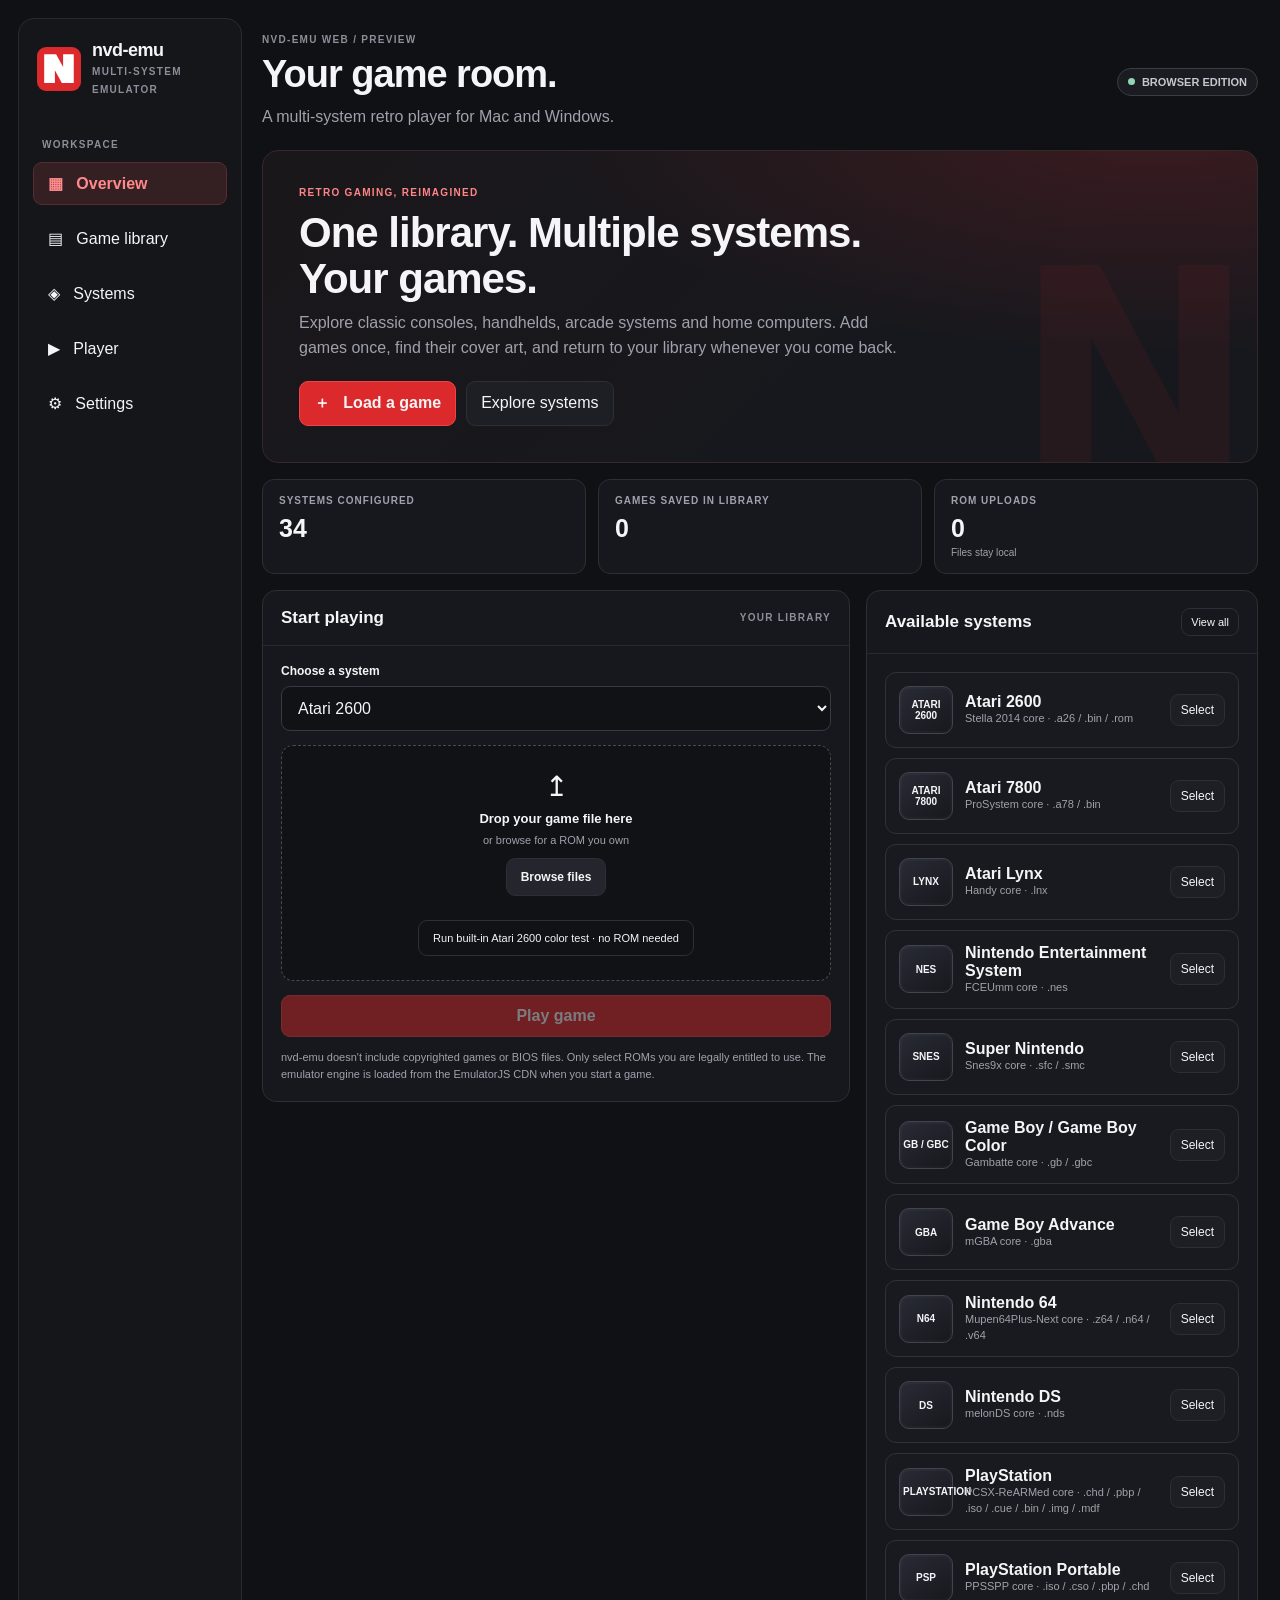
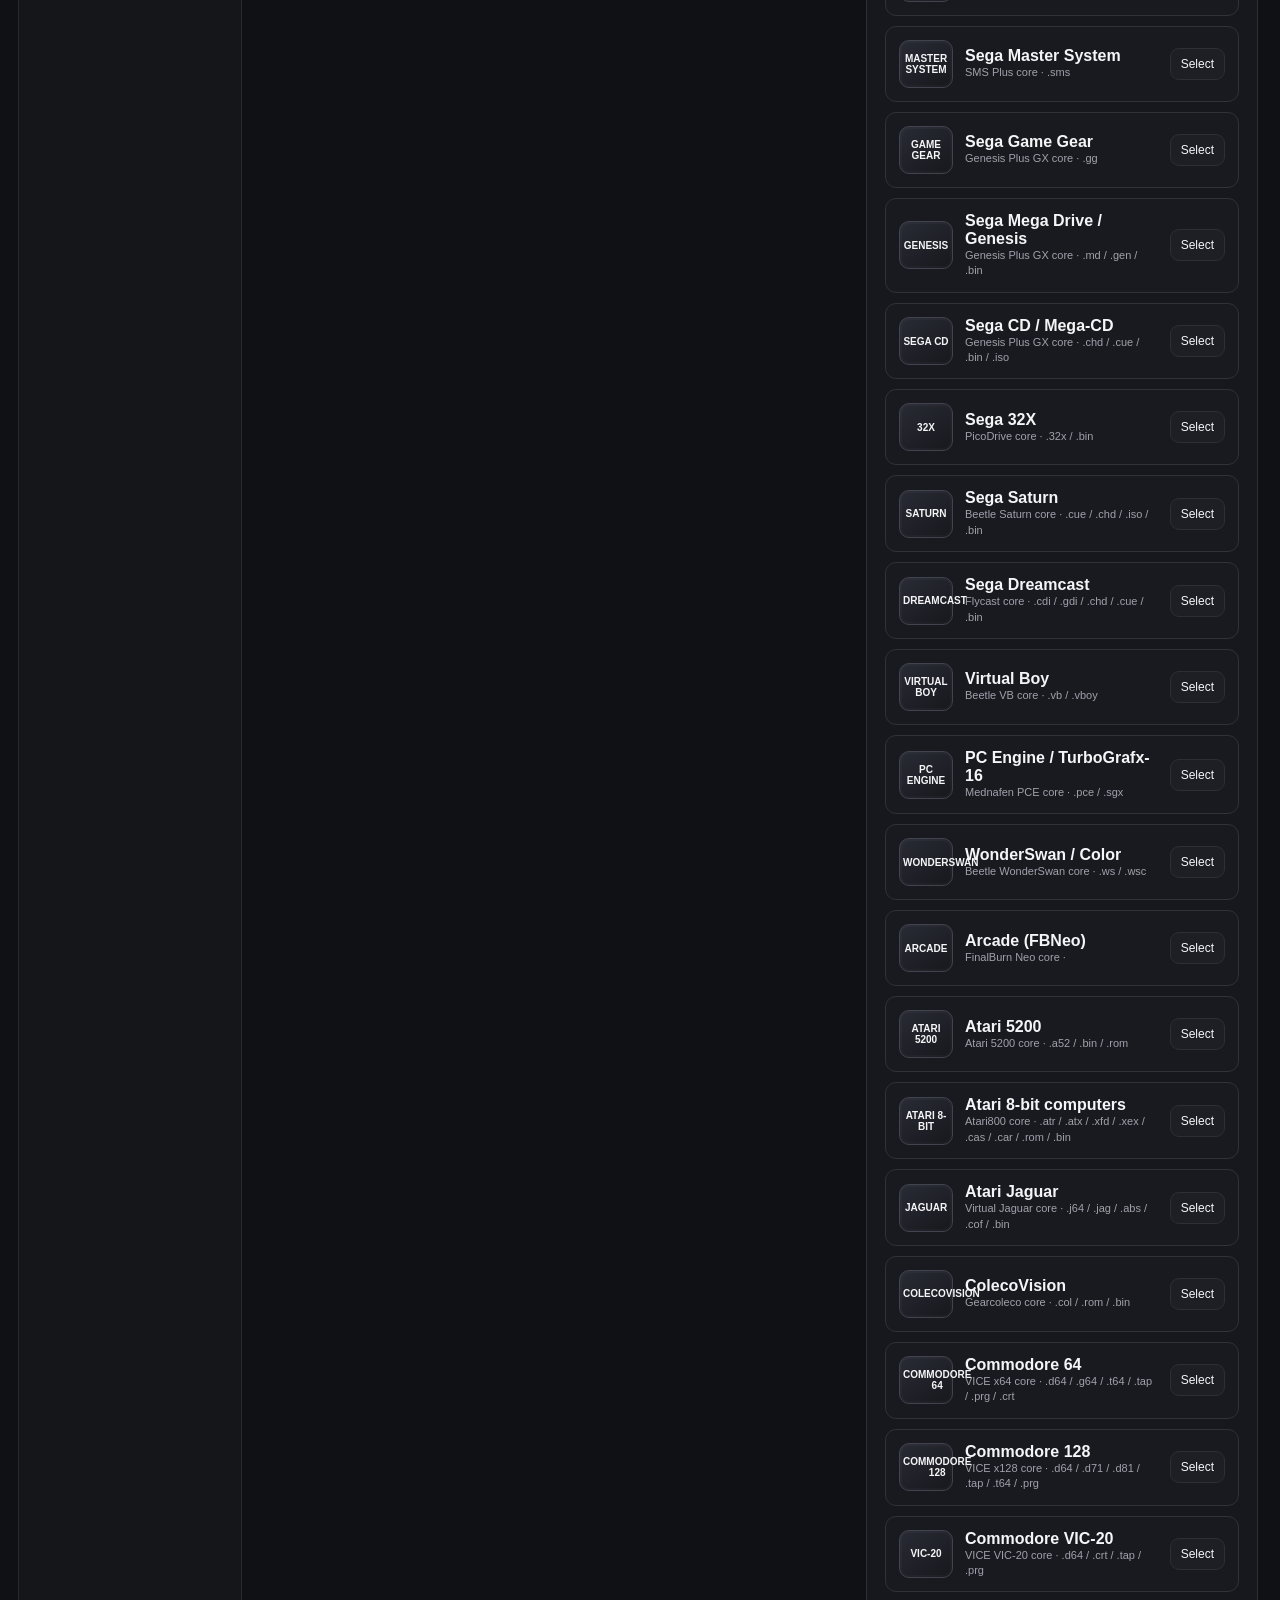
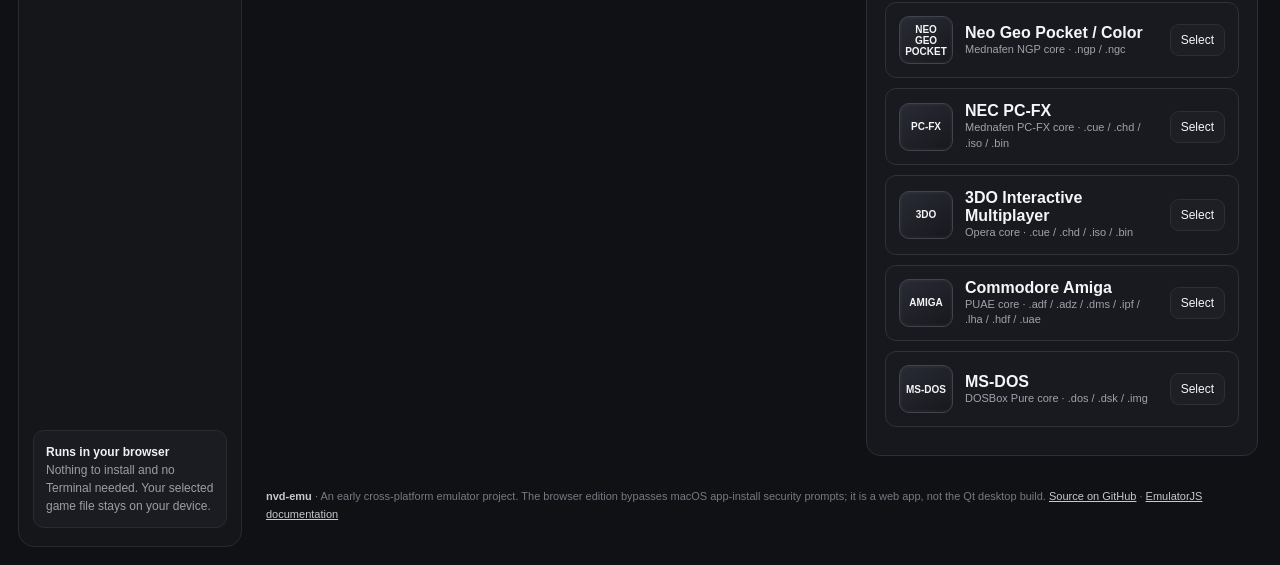
==== docs/index.html @ e5dfbb32 "Use explicit EmulatorJS core IDs in the dashboard player" ====
<!doctype html>
<html lang="en">
<head>
  <meta charset="utf-8">
  <meta name="viewport" content="width=device-width, initial-scale=1, viewport-fit=cover">
  <meta name="theme-color" content="#101114">
  <meta name="description" content="nvd-emu Web — a multi-system retro game player for Windows, macOS, and modern browsers.">
  <title>nvd-emu</title>
  <link rel="icon" href="./nvd-emu-logo.svg" type="image/svg+xml">
  <link rel="manifest" href="./manifest.webmanifest">
  <link rel="stylesheet" href="./site.css">
  <style>
    :root {
      color-scheme: dark;
      --bg: #101114;
      --panel: #17181d;
      --panel-2: #1e1f25;
      --line: #2d2e36;
      --muted: #a0a1ac;
      --text: #f5f5f7;
      --red: #dc292b;
      --red-2: #ff7376;
      --green: #8ed7b2;
      font-family: Inter, -apple-system, BlinkMacSystemFont, "Segoe UI", sans-serif;
    }
    * { box-sizing: border-box; }
    body { margin: 0; background: var(--bg); color: var(--text); }
    button, input, select { font: inherit; }
    button, .file-label { border: 1px solid var(--line); border-radius: 9px; color: var(--text); cursor: pointer; padding: 11px 14px; background: var(--panel-2); transition: background .15s, border-color .15s, transform .15s; }
    button:hover, .file-label:hover { background: #282931; border-color: #4a4b55; }
    button:active, .file-label:active { transform: translateY(1px); }
    button:disabled { opacity: .45; cursor: not-allowed; transform: none; }
    button.primary { background: var(--red); border-color: #ed4447; font-weight: 750; }
    button.primary:hover { background: #ed383b; }
    button.subtle { background: transparent; }
    input[type=file] { position: absolute; width: 1px; height: 1px; opacity: 0; overflow: hidden; }
    select { width: 100%; padding: 12px; background: #111216; border: 1px solid #373841; color: var(--text); border-radius: 9px; }
    :focus-visible { outline: 2px solid var(--red-2); outline-offset: 3px; }
    .shell { min-height: 100vh; display: grid; grid-template-columns: 224px minmax(0,1fr); gap: 20px; max-width: 1600px; margin: auto; padding: 18px; }
    aside { background: #15161a; border: 1px solid #292a30; border-radius: 16px; min-height: calc(100vh - 36px); padding: 18px 14px; display: flex; flex-direction: column; gap: 12px; }
    .brand { display: flex; align-items: center; gap: 11px; padding: 3px 4px 18px; }
    .brand img { width: 44px; height: 44px; border-radius: 9px; }
    .brand strong { display:block; font-size: 18px; letter-spacing: -.5px; }
    .eyebrow { color: #8c8e99; font-size: 10px; font-weight: 800; letter-spacing: 1.3px; }
    .nav { display:block;width:100%;text-align:left;text-decoration:none;background:transparent;border:1px solid transparent;border-radius:9px;color:var(--text);cursor:pointer;padding:11px 14px;transition:background .15s,border-color .15s; }
    .nav.active { color: #ff898b; background: #342023; border-color: #5a2b30; font-weight: 700; }
    .side-note { margin-top: auto; color: #9c9da7; background: #1b1c21; border: 1px solid #2a2b31; border-radius: 11px; padding: 12px; font-size: 12px; line-height: 1.5; }
    main { min-width: 0; padding: 8px 4px 24px 0; }
    .topline { display: flex; align-items: center; justify-content: space-between; gap: 14px; margin: 8px 0 20px; }
    h1 { font-size: clamp(27px,3vw,38px); line-height: 1.1; margin: 0 0 9px; letter-spacing: -1px; }
    h2 { margin: 0; font-size: 17px; }
    p { color: var(--muted); line-height: 1.55; }
    .muted { color: var(--muted); }
    .pill { display: inline-flex; align-items:center; gap: 7px; border-radius: 999px; border: 1px solid #3b3c44; background:#1b1c21; padding: 7px 10px; font-size: 11px; font-weight: 750; color: #c5c6ce; white-space: nowrap; }
    .dot { width: 7px; height: 7px; background: var(--green); border-radius: 50%; display: inline-block; }
    .hero { position: relative; overflow: hidden; padding: clamp(22px,4vw,36px); border: 1px solid #34282b; border-radius: 16px; background: radial-gradient(ellipse at 90% -10%, rgba(220,41,43,.19), transparent 48%), linear-gradient(135deg,#1a171a,#17181d 60%); }
    .hero:after { content:"N"; position:absolute; right:20px; bottom:-68px; font-weight:950; font-size: clamp(150px,24vw,300px); line-height:1; color:rgba(220,41,43,.07); pointer-events:none; }
    .hero p { max-width: 620px; margin: 0 0 20px; }
    .hero-actions { display:flex; gap:10px; flex-wrap:wrap; position:relative; z-index:1; }
    .metrics { display:grid; grid-template-columns:repeat(3,minmax(0,1fr)); gap:12px; margin:16px 0; }
    .metric { border:1px solid var(--line); background:var(--panel); border-radius:12px; padding:15px 16px; min-width:0; }
    .metric .label { color:var(--muted); font-size:10px; font-weight:800; letter-spacing:1px; }
    .metric .value { font-size:25px; font-weight:800; margin-top:8px; }
    .grid { display:grid; grid-template-columns:minmax(0,1.2fr) minmax(280px,.8fr); gap:16px; align-items:start; margin-top:16px; }
    .card { border:1px solid var(--line); border-radius:14px; background:var(--panel); overflow:hidden; min-width:0; }
    .card-head { padding:17px 18px; display:flex; justify-content:space-between; align-items:center; gap:12px; border-bottom:1px solid #282930; }
    .card-body { padding:18px; }
    .system-card { display:flex; gap:12px; align-items:center; border:1px solid #303139; border-radius:11px; padding:13px; margin-bottom:10px; background:#191a1f; }
    .system-icon { display:grid; place-items:center; width:42px; height:42px; flex:0 0 42px; border-radius:10px; background:#342023; color:#ff8587; font-weight:900; font-size:13px; }
    .system-card .system-art { width:54px;height:48px;flex:0 0 54px;display:grid;place-items:center;border-radius:10px;background:linear-gradient(145deg,#292b35,#17181d);border:1px solid #41434e;font-size:25px;box-shadow:inset 0 0 0 2px rgba(255,255,255,.025); }\n    .system-card .system-art.atari { color:#ffb36b;background:linear-gradient(145deg,#35271c,#1c1714); }\n    .system-card .system-art.nintendo { color:#ff777b;background:linear-gradient(145deg,#342023,#1b171b); }\n    .system-card .system-art.playstation { color:#9baeff;background:linear-gradient(145deg,#202a45,#171923); }\n    .system-card .system-art.sega { color:#8fcaff;background:linear-gradient(145deg,#1c2d44,#171923); }\n    .system-card .system-art.arcade { color:#e5a2ff;background:linear-gradient(145deg,#30203b,#171923); }\n    .system-card .system-art.other { color:#8fe1ca; }
    .system-card .system-art img { width:100%;height:100%;padding:8px;object-fit:contain; }
    .logo-fallback { display:none;width:100%;height:100%;place-items:center;text-align:center;font-size:10px;font-weight:900;line-height:1.1;padding:3px; }
    .game-art { display:grid;place-items:center;position:relative;overflow:hidden;width:58px;height:72px;flex:0 0 58px;border:1px solid #343640;border-radius:7px;background:linear-gradient(145deg,#272932,#101115); }
    .game-art img { width:100%;height:100%;object-fit:contain; }
    .cover-fallback { display:none;position:absolute;inset:0;place-items:center;text-align:center;padding:5px;font-weight:850;font-size:9px;color:#f3f4f8; }
    .game-grid { display:grid;grid-template-columns:repeat(auto-fill,minmax(170px,1fr));gap:14px; }
    .game-tile { min-width:0;border:1px solid var(--line);border-radius:12px;background:var(--panel);overflow:hidden; }
    .game-tile .cover { height:210px;background:linear-gradient(145deg,#272932,#101115);position:relative;display:grid;place-items:center;overflow:hidden; }
    .game-tile .cover img { width:100%;height:100%;object-fit:contain; }
    .game-tile .cover .cover-fallback { font-size:13px; }
    .game-tile .game-info { padding:11px; }
    .game-tile .game-name { font-weight:750;font-size:12px;line-height:1.4;overflow-wrap:anywhere; }
    .game-tile .game-meta { font-size:10px;color:var(--muted);margin:5px 0 10px; }
    .game-tile .game-actions { display:flex;gap:6px; }
    .game-tile .game-actions button { flex:1;padding:8px 6px;font-size:11px; }
    .system-grid { display:grid;grid-template-columns:repeat(auto-fill,minmax(205px,1fr));gap:14px; }
    .system-tile { border:1px solid var(--line);border-radius:12px;background:var(--panel);padding:14px;display:flex;flex-direction:column;gap:9px;min-width:0; }
    .system-tile .system-logo { height:72px;border:1px solid #303139;border-radius:10px;background:linear-gradient(145deg,#292b35,#17181d);display:grid;place-items:center;overflow:hidden; }
    .system-tile .system-logo img { max-width:100%;max-height:100%;padding:14px;object-fit:contain; }
    .system-tile h3 { margin:0;font-size:14px;line-height:1.3; }
    .system-tile p { margin:0;font-size:11px;line-height:1.5; }
    .system-tile .extension-list { font-size:10px;color:var(--muted);overflow-wrap:anywhere; }
    .page-search { width:100%;max-width:440px;background:#111216;border:1px solid #373841;color:var(--text);border-radius:9px;padding:12px; }
    .page-toolbar { display:flex;align-items:center;justify-content:space-between;gap:12px;flex-wrap:wrap; }
    .notice { border:1px solid #3a3434;border-radius:11px;padding:13px 15px;background:#191719;color:#d5d4d9;font-size:12px;line-height:1.55; }
    .storage-meter { height:8px;border-radius:999px;background:#303139;overflow:hidden;margin:9px 0; }
    .storage-meter > span { display:block;height:100%;background:var(--green);width:0;transition:width .2s; }
    @media(max-width:700px) { .game-grid {grid-template-columns:repeat(auto-fill,minmax(145px,1fr));gap:9px;} .game-tile .cover {height:180px;} .system-grid {grid-template-columns:repeat(auto-fill,minmax(150px,1fr));} }\n    .system-card strong { display:block; margin-bottom:4px; }
    .system-card small { display:block; color:var(--muted); font-size:11px; line-height:1.4; }
    .system-card button { margin-left:auto; padding:8px 10px; font-size:12px; }
    .field { margin-bottom:14px; }
    .field label.title { display:block; font-size:12px; font-weight:750; margin:0 0 8px; }
    .drop { display:flex; flex-direction:column; align-items:center; text-align:center; justify-content:center; gap:8px; padding:24px 14px; background:#111216; border:1px dashed #484951; border-radius:12px; min-height:154px; }
    .drop.dragging { border-color:var(--red-2); background:#26191c; }
    .drop .upload { font-size:28px; }
    .drop strong { font-size:13px; }
    .drop span { color:var(--muted); font-size:11px; }
    .drop .file-label { margin-top:4px; background:#25262d; }
    .selected-file { display:flex; gap:8px; align-items:center; padding:10px; background:#1b1c21; border-radius:8px; margin-top:10px; min-width:0; }
    .selected-file .name { white-space:nowrap; overflow:hidden; text-overflow:ellipsis; flex:1; font-size:12px; }
    .player-card { margin-top:16px; }
    .player-frame { width:100%; height:min(70vh,620px); min-height:380px; display:block; border:0; background:#08090b; }
    .player-placeholder { display:grid; place-items:center; text-align:center; min-height:300px; padding:28px; background:radial-gradient(ellipse at 50% 100%,rgba(220,41,43,.09),transparent 58%),#0b0c0f; }
    .console { display:flex; flex-direction:column; align-items:center; gap:14px; }
    .console-screen { width:min(390px,90%); aspect-ratio: 4/3; background:#070809; border:1px solid #373840; border-radius:14px; box-shadow:inset 0 0 0 9px #17181d, 0 18px 50px rgba(0,0,0,.3); display:grid; place-items:center; color:#555762; font:800 12px ui-monospace,monospace; letter-spacing:2px; }
    .status { padding:12px 16px; border-top:1px solid #292a30; color:#babcc5; font-size:12px; display:flex; align-items:center; gap:9px; }
    .status.error { color:#ff9a9d; }
    .status.ok { color:#9ddfba; }
    .settings-line { display:flex; justify-content:space-between; align-items:center; gap:20px; padding:13px 0; border-bottom:1px solid #292a30; }
    .settings-line:last-child { border:0; }
    .settings-line span { color:var(--muted); font-size:12px; }
    .settings-line strong { font-size:12px; text-align:right; }
    .hidden { display:none !important; }
    footer { margin-top:16px; padding:0 4px; color:#777984; font-size:11px; line-height:1.6; }
    footer a { color:#c7c8d0; }
    @media(max-width:1050px) { .shell { grid-template-columns:190px minmax(0,1fr); gap:14px; } .grid { grid-template-columns:1fr; } }
    @media(max-width:700px) {
      .shell { display:block; padding:10px; }
      aside { min-height:0; padding:10px; flex-direction:row; align-items:center; flex-wrap:wrap; margin-bottom:14px; }
      .brand { padding:0 6px 0 2px; margin-right:auto; }
      .brand img { width:36px;height:36px; }
      .brand strong { font-size:16px; }
      .brand .eyebrow { display:none; }
      .nav { width:auto; padding:9px 10px; font-size:12px; }
      .side-note { display:none; }
      main { padding:0; }
      .topline { margin-top:14px; }
      .metrics { gap:7px; }
      .metric { padding:12px 10px; }
      .metric .value { font-size:21px; }
      .metric .label { font-size:9px; }
      .player-frame { min-height:300px; height:60vh; }
      .card-head,.card-body { padding:14px; }
      .pill { display:none; }
    }
  </style>
</head>
<body>
  <div class="shell">
    <aside>
      <div class="brand">
        <img src="./nvd-emu-logo.svg" alt="nvd-emu logo">
        <div><strong>nvd-emu</strong><span class="eyebrow">MULTI-SYSTEM EMULATOR</span></div>
      </div>
      <div class="eyebrow" style="padding:12px 9px 0">WORKSPACE</div>
      <a class="nav active" href="./index.html" aria-current="page">▦ &nbsp; Overview</a>
      <a class="nav" href="./library.html">▤ &nbsp; Game library</a>
      <a class="nav" href="./systems.html">◈ &nbsp; Systems</a>
      <a class="nav" href="./player.html">▶ &nbsp; Player</a>
      <a class="nav" href="./settings.html">⚙ &nbsp; Settings</a>
      <div class="side-note"><strong style="color:#f1f1f3">Runs in your browser</strong><br>Nothing to install and no Terminal needed. Your selected game file stays on your device.</div>
    </aside>

    <main>
      <div class="topline">
        <div>
          <div class="eyebrow" style="margin-bottom:9px">NVD-EMU WEB / PREVIEW</div>
          <h1 id="page-title">Your game room.</h1>
          <p style="margin:0">A multi-system retro player for Mac and Windows.</p>
        </div>
        <span class="pill"><span class="dot"></span> BROWSER EDITION</span>
      </div>

      <section id="view-overview">
        <div class="hero">
          <div class="eyebrow" style="color:#ff8587;margin-bottom:12px">RETRO GAMING, REIMAGINED</div>
          <h1 style="font-size:clamp(25px,3.4vw,42px);max-width:660px">One library. Multiple systems. Your games.</h1>
          <p>Explore classic consoles, handhelds, arcade systems and home computers. Add games once, find their cover art, and return to your library whenever you come back.</p>
          <div class="hero-actions">
            <button class="primary" id="hero-load">＋ &nbsp; Load a game</button>
            <button id="hero-systems">Explore systems</button>
          </div>
        </div>

        <div class="metrics">
          <div class="metric"><div class="label">SYSTEMS CONFIGURED</div><div class="value" id="system-count">22</div></div>
          <div class="metric"><div class="label">GAMES SAVED IN LIBRARY</div><div class="value" id="game-count">0</div></div>
          <div class="metric"><div class="label">ROM UPLOADS</div><div class="value">0</div><div class="muted" style="font-size:10px;margin-top:4px">Files stay local</div></div>
        </div>

        <div class="grid">
          <section class="card">
            <div class="card-head"><h2>Start playing</h2><span class="eyebrow">YOUR LIBRARY</span></div>
            <div class="card-body">
              <div class="field">
                <label class="title" for="system">Choose a system</label>
                <select id="system"></select>
              </div>
              <div class="field hidden" id="psx-bios-field">
                <label class="title" for="psx-bios-file">Optional PlayStation BIOS</label>
                <p style="font-size:11px;margin:0 0 9px">nvd-emu includes no BIOS. PS1 games can try the core's HLE fallback without one; a compatible BIOS dumped from your own console may improve boot or regional compatibility for some games.</p>
                <input id="psx-bios-file" type="file" accept=".bin,.rom">
                <label class="file-label" for="psx-bios-file">Choose BIOS file (optional)</label>
                <div id="psx-bios-selected" class="selected-file hidden"><span>BIOS</span><span id="psx-bios-name" class="name"></span><button id="clear-psx-bios" class="subtle" style="padding:5px 8px" type="button">×</button></div>
              </div>
              <div class="drop" id="drop-zone">
                <div class="upload">↥</div>
                <strong>Drop your game file here</strong>
                <span>or browse for a ROM you own</span>
                <label class="file-label" for="rom-file">Browse files</label>
                <button id="test-2600" class="subtle" type="button" style="margin-top:8px;font-size:11px">Run built-in Atari 2600 color test · no ROM needed</button>
                <input id="rom-file" type="file" accept=".a26,.a52,.a78,.atr,.atx,.xfd,.xex,.cas,.car,.lnx,.j64,.jag,.abs,.cof,.bin,.rom,.nes,.fds,.gb,.gbc,.gba,.sfc,.smc,.nds,.sms,.gg,.md,.gen,.n64,.z64,.v64,.chd,.pbp,.iso,.cue,.img,.mdf,.cso,.cdi,.gdi,.32x,.ws,.wsc,.vb,.vboy,.pce,.sgx,.col,.d64,.g64,.d71,.d81,.t64,.tap,.prg,.crt,.ngp,.ngc,.adf,.adz,.dms,.ipf,.lha,.hdf,.uae,.dos,.dsk,.zip">
              </div>
              <div id="selected-file" class="selected-file hidden"><span>▣</span><span id="file-name" class="name"></span><button id="clear-file" class="subtle" style="padding:5px 8px">×</button></div>
              <button id="play-button" class="primary" disabled style="width:100%;margin-top:14px">Play game</button>
              <p style="font-size:11px;margin:12px 0 0">nvd-emu doesn't include copyrighted games or BIOS files. Only select ROMs you are legally entitled to use. The emulator engine is loaded from the EmulatorJS CDN when you start a game.</p>
            </div>
          </section>

          <section class="card">
            <div class="card-head"><h2>Available systems</h2><button class="subtle" id="view-all-systems" style="padding:7px 9px;font-size:11px">View all</button></div>
            <div class="card-body" id="system-list"></div>
          </section>
        </div>
      </section>

      <section id="view-library" class="hidden">
        <section class="card">
          <div class="card-head"><h2>Game library</h2><button class="primary" id="library-load">＋ Add game</button></div>
          <div class="card-body">
            <p style="margin-top:0">Your ROM files are saved in this browser profile using IndexedDB, not uploaded to nvd-emu. The dedicated <a href="./library.html">library page</a> includes cover art and full game management.</p>
            <div id="empty-library" class="drop"><div class="upload">▤</div><strong>Your library is empty</strong><span>Choose a system and load your first game.</span><button id="empty-load">Load a game</button></div>
            <div id="library-entries"></div>
          </div>
        </section>
      </section>

      <section id="view-systems" class="hidden">
        <section class="card">
          <div class="card-head"><h2>System compatibility</h2><span class="eyebrow">WEB PREVIEW</span></div>
          <div class="card-body">
            <p>These systems are wired to EmulatorJS cores. Actual game compatibility varies by ROM, mapper, browser, and core version; nvd-emu hasn't run a full compatibility test suite yet.</p>
            <div id="compatibility-list"></div>
          </div>
        </section>
        <section class="card" style="margin-top:16px">
          <div class="card-head"><h2>GameCube &amp; Wii · experimental research</h2><span class="pill">WASM / NOT INTEGRATED</span></div>
          <div class="card-body">
            <p>These systems are not playable inside nvd-emu Web yet. RetroArch’s Dolphin core is not a drop-in browser core: Libretro lists it as unavailable for web due to extremely poor performance. A browser port needs a WebAssembly CPU recompiler, graphics backend, audio timing and (for Wii) motion/controller runtime.</p>
            <p>Two concrete browser-port candidates exist, but neither is integrated into nvd-emu. Gecko documents a WASM target and native ISO/RVZ support, while its public web demo still asks for IPL/DOL and optional DSP IROM rather than offering a full retail-disc library flow. The experimental Dolphin-derived WASM port has reported poor unique-frame pacing and an unfinished hardware-WebGPU route. Wii support, retail game loading, audio, controls and saves all need reproducible browser testing before either is ready to integrate.</p>
            <div class="system-card"><div class="system-icon">GC</div><div><strong>Nintendo GameCube</strong><small>Research target · ISO/RVZ loading, graphics/audio, controller map and savestates need integration and validation.</small></div><a class="file-label" href="https://gecko.layle.dev/" target="_blank" rel="noreferrer">Explore test</a></div>
            <div class="system-card"><div class="system-icon">Wii</div><div><strong>Nintendo Wii</strong><small>Research target · add Wiimote motion, pointer, extensions and sensor emulation.</small></div><a class="file-label" href="https://github.com/Torashi1069/emu.nintendo.wii.gecko" target="_blank" rel="noreferrer">Engine source</a></div>
            <div class="system-card"><div class="system-icon">WASM</div><div><strong>Dolphin-derived browser experiment</strong><small>Research candidate · renderer performance, frame pacing, source provenance and Wii support need validation.</small></div><a class="file-label" href="https://github.com/dougchansan/wasm-dolphin" target="_blank" rel="noreferrer">Engine source</a></div>
            <p style="font-size:11px;margin-bottom:0">No console firmware, keys or games are bundled. Any eventual integration must use user-supplied files and follow the upstream emulator's license.</p>
          </div>
        </section>
      </section>

      <section id="view-settings" class="hidden">
        <section class="card">
          <div class="card-head"><h2>About nvd-emu Web</h2></div>
          <div class="card-body">
            <div class="settings-line"><span>Version</span><strong>Web Preview 0.1</strong></div>
            <div class="settings-line"><span>Platforms</span><strong>macOS · Windows · modern browsers</strong></div>
            <div class="settings-line"><span>Emulation engine</span><strong>EmulatorJS / libretro cores</strong></div>
            <div class="settings-line"><span>Save states</span><strong>Save/Load + quick slots in emulator toolbar</strong></div>
            <div class="settings-line"><span>Control remapping</span><strong>Keyboard + supported gamepads from toolbar settings</strong></div>
            <div class="settings-line"><span>Systems</span><strong id="settings-system-count">22 configured through EmulatorJS</strong></div>
            <div class="settings-line"><span>PlayStation controller</span><strong>DualShock profile + analog mode toggle</strong></div>
            <div class="settings-line"><span>GameCube / Wii</span><strong>Experimental browser-engine research; not supported here yet</strong></div>
            <div class="settings-line"><span>Privacy</span><strong>ROM file is not uploaded by this page</strong></div>
            <p>The emulator core files are fetched from <a href="https://cdn.emulatorjs.org/stable/data/" target="_blank" rel="noreferrer" style="color:#ff8587">EmulatorJS's stable CDN</a> when you launch a game. This means the browser edition needs an internet connection for the core download.</p>
            <p>EmulatorJS is GPL-3.0 licensed and the Atari 2600 Stella 2014 core is GPLv2. This site uses the published hosted engine and does not bundle its emulator core assets. Please consult the respective upstream projects for full license terms.</p>
            <p>Use your own lawfully obtained ROM files. Game ROMs are not included.</p>
          </div>
        </section>
      </section>

      <section id="player-section" class="card player-card hidden">
        <div class="card-head"><div><h2 id="player-title">Now playing</h2><div class="muted" id="player-meta" style="font-size:11px;margin-top:5px"></div></div><button id="stop-button" class="subtle">Stop game</button></div>
        <div id="player-stage">
          <div class="player-placeholder" id="player-placeholder"><div class="console"><div class="console-screen">INSERT CARTRIDGE</div><p style="margin:0">Choose a local ROM file to start emulation.</p></div></div>
          <iframe id="player-frame" class="player-frame hidden" title="nvd-emu game player" allow="autoplay; fullscreen; gamepad" allowfullscreen></iframe>
        </div>
        <div class="card-body" style="border-top:1px solid #292a30;background:#141519">
          <div class="eyebrow" style="margin-bottom:10px">CONTROLS &amp; SAVE DATA</div>
          <div style="display:flex;gap:8px;flex-wrap:wrap;margin-bottom:9px">
            <span class="pill">⌨ Keyboard remapping</span>
            <span class="pill">🎮 Gamepad mapping</span>
            <span class="pill">↧ Save state</span>
            <span class="pill">↥ Load state</span>
            <span class="pill">⚡ Quick save/load</span>
            <span class="pill">🎮 DualShock analog sticks</span>
          </div>
          <p style="margin:0;font-size:12px">Use the emulator toolbar inside the game window to remap keyboard keys and physical gamepad buttons/axes, and use Save State / Load State or Quick Save / Quick Load to preserve progress. PlayStation defaults to PCSX-ReARMed with a DualShock controller profile and HLE BIOS fallback; connect a browser-detected controller and map both sticks in controller settings. Some PS1 games also need analog mode switched on with L1 + R1 + Select. BIOS-free boot and game compatibility vary by title and region. Browser persistence depends on the core and can be cleared by the browser, so export important saves.</p>
        </div>
        <div class="status" id="player-status"><span class="dot" style="background:#9799a4"></span><span id="status-text">Ready for a game file. No ROMs have been loaded.</span></div>
      </section>

      <footer>
        <strong style="color:#c6c7ce">nvd-emu</strong> · An early cross-platform emulator project. The browser edition bypasses macOS app-install security prompts; it is a web app, not the Qt desktop build. <a href="https://github.com/NVDEMU/nvd-emu">Source on GitHub</a> · <a href="https://emulatorjs.org/docs/">EmulatorJS documentation</a>
      </footer>
    </main>
  </div>

<script src="./systems-data.js"></script>
<script src="./artwork.js"></script>
<script src="./storage.js"></script>
<script>
(() => {
  "use strict";
  const systems = window.NVD_SYSTEMS;
  const coreCdn = "https://cdn.emulatorjs.org/stable/data/";
  const $ = (id) => document.getElementById(id);
  const fileInput = $("rom-file");
  const biosFileInput = $("psx-bios-file");
  const select = $("system");
  const playButton = $("play-button");
  const dropZone = $("drop-zone");
  const selectedFileBox = $("selected-file");
  let selectedFile = null;
  let selectedBiosFile = null;
  let activeBlobUrl = null;
  let activeBiosBlobUrl = null;

  function renderSystemCatalog() {
    const previous = select.value || "atari2600";
    select.replaceChildren();
    const homeList = $("system-list");
    const compatibilityList = $("compatibility-list");
    homeList.replaceChildren();
    compatibilityList.replaceChildren();
    for (const [id, system] of Object.entries(systems)) {
      const option = document.createElement("option");
      option.value = id;
      option.textContent = system.name;
      select.append(option);
      for (const destination of [homeList, compatibilityList]) {
        const row = document.createElement("div");
        row.className = "system-card";
        const icon = document.createElement("div");
        icon.className = "system-art " + system.art;
        const logo = document.createElement("img");
        const fallback = document.createElement("span");
        fallback.className = "logo-fallback";
        fallback.textContent = system.badge || system.name;
        icon.append(logo, fallback);
        window.NVD_ARTWORK.setSystemLogo(logo, system);
        const detail = document.createElement("div");
        const title = document.createElement("strong");
        title.textContent = system.name;
        const small = document.createElement("small");
        const extensions = system.extensions.filter(ext => ext !== "zip").map(ext => "." + ext).join(" / ");
        small.textContent = system.core + " core · " + extensions;
        detail.append(title, small);
        const button = document.createElement("button");
        button.dataset.pick = id;
        button.textContent = destination === homeList ? "Select" : "Explore";
        row.append(icon, detail, button);
        destination.append(row);
      }
    }
    select.value = systems[previous] ? previous : "atari2600";
    $("system-count").textContent = String(Object.keys(systems).length);
    $("settings-system-count").textContent = Object.keys(systems).length + " configured through EmulatorJS";
  }
  let gameEntries = [];
  let launches = 0;
  renderSystemCatalog();
  loadLibrary();
  window.NVDLibrary.requestPersistence().catch(() => {});

  function setStatus(message, kind = "") {
    $("status-text").textContent = message;
    $("player-status").className = "status" + (kind ? " " + kind : "");
  }
  function extFor(file) {
    const name = (file && file.name || "").toLowerCase();
    const dot = name.lastIndexOf(".");
    return dot >= 0 ? name.slice(dot + 1) : "";
  }
  function accepts(file) {
    if (!file) return false;
    const system = systems[select.value];
    return system.extensions.includes(extFor(file));
  }
  function setSelectedFile(file) {
    selectedFile = file || null;
    selectedFileBox.classList.toggle("hidden", !selectedFile);
    $("file-name").textContent = selectedFile ? selectedFile.name : "";
    playButton.disabled = !selectedFile;
    if (selectedFile) {
      const system = systems[select.value];
      if (!accepts(selectedFile)) {
        setStatus("That file extension doesn't match " + system.name + ". Change system or choose a matching file.", "error");
      } else {
        setStatus("Ready to load " + selectedFile.name + ". The file stays on this device.");
      }
      $("player-title").textContent = selectedFile.name;
      $("player-meta").textContent = system.name + " · " + system.core + " core";
    }
  }
  function chooseSystem(id) {
    if (!systems[id]) return;
    select.value = id;
    $("test-2600").classList.toggle("hidden", id !== "atari2600");
    $("psx-bios-field").classList.toggle("hidden", id !== "psx");
    if (selectedFile) setSelectedFile(selectedFile);
    $("view-overview").classList.remove("hidden");
    setView("overview");
    document.querySelectorAll("[data-pick]").forEach(button => {
      button.closest(".system-card")?.classList.toggle("selected", button.dataset.pick === id);
    });
    if (selectedFile) $("player-section").scrollIntoView({behavior:"smooth",block:"nearest"});
  }
  function setView(view) {
    const titles = {
      overview:"Your game room.",
      library:"Your game library.",
      systems:"Explore systems.",
      settings:"Project details."
    };
    ["overview","library","systems","settings"].forEach(name => {
      $("view-" + name).classList.toggle("hidden", name !== view);
    });
    document.querySelectorAll("[data-view]").forEach(button => button.classList.toggle("active", button.dataset.view === view));
    $("page-title").textContent = titles[view] || titles.overview;
  }
  async function recordEntry(file,systemId) {
    try {
      const record=await window.NVDLibrary.save(file,systemId);
      file._libraryKey=record.key;
      gameEntries=gameEntries.filter(entry=>entry.key!==record.key);
      gameEntries.unshift({key:record.key,systemId,name:record.name,size:record.size,file});
      $("game-count").textContent=String(gameEntries.length);
      renderLibrary();
      setStatus("Game saved to this browser's persistent library.","ok");
    } catch(error) {
      setStatus("Game selected, but browser storage failed: "+error.message,"error");
    }
  }
  async function loadLibrary() {
    try {
      const records=await window.NVDLibrary.list();
      gameEntries=records.map(record=>{
        if(!systems[record.systemId]) return null;
        const file=window.NVDLibrary.toFile(record);
        if(!file) return null;
        file._libraryKey=record.key;
        return {key:record.key,systemId:record.systemId,name:record.name,size:record.size||file.size,file,addedAt:record.addedAt||0};
      }).filter(Boolean).sort((a,b)=>b.addedAt-a.addedAt);
      $("game-count").textContent=String(gameEntries.length);
      renderLibrary();
    } catch(error) {
      setStatus("Persistent library unavailable: "+error.message+". Check browser site-storage settings.","error");
    }
  }
  async function removeSavedGame(key) {
    try {
      await window.NVDLibrary.remove(key);
      gameEntries=gameEntries.filter(entry=>entry.key!==key);
      if(selectedFile&&selectedFile._libraryKey===key)setSelectedFile(null);
      $("game-count").textContent=String(gameEntries.length);
      renderLibrary();
      setStatus("Removed from the nvd-emu library. The original file on disk is untouched.","ok");
    } catch(error) { setStatus("Could not remove game: "+error.message,"error"); }
  }
  function formatBytes(bytes) { return bytes<1048576?(bytes/1024).toFixed(1)+" KB":(bytes/1048576).toFixed(1)+" MB"; }
  function stableGameID(systemId, fileName) {
    const input = systemId + ":" + fileName.toLowerCase();
    let hash = 2166136261;
    for (let i = 0; i < input.length; i++) hash = Math.imul(hash ^ input.charCodeAt(i), 16777619);
    return (hash >>> 0) & 0x7fffffff || 1;
  }
  function renderLibrary() {
    const container=$("library-entries");container.replaceChildren();
    $("empty-library").classList.toggle("hidden",gameEntries.length>0);
    for(const entry of gameEntries){
      const system=systems[entry.systemId]||systems.atari2600;
      const row=document.createElement("div");row.className="system-card";
      const art=document.createElement("div");art.className="game-art";
      const cover=document.createElement("img");
      const fallback=document.createElement("span");fallback.className="cover-fallback";fallback.textContent=system.badge||system.name;
      art.append(cover,fallback);window.NVD_ARTWORK.setBoxArt(cover,entry,system);
      const detail=document.createElement("div");detail.style.minWidth="0";detail.style.flex="1";
      const title=document.createElement("strong");title.textContent=entry.name;
      const subtitle=document.createElement("small");subtitle.textContent=system.name+" · "+formatBytes(entry.size||0);
      detail.append(title,subtitle);
      const play=document.createElement("button");play.textContent="▶ Play";play.addEventListener("click",()=>{chooseSystem(entry.systemId);setSelectedFile(entry.file);launchGame();});
      const remove=document.createElement("button");remove.textContent="✕";remove.className="subtle";remove.title="Remove game";remove.setAttribute("aria-label","Remove "+entry.name);remove.addEventListener("click",()=>removeSavedGame(entry.key));
      row.append(art,detail,play,remove);container.append(row);
    }
  }
  // Generates a tiny original 4 KiB Atari 2600 test cartridge in memory.
  // It draws a full-screen background and shifts its color each frame, exercising
  // the CPU, TIA registers, RIOT RAM, WSYNC timing, and reset vector without a ROM download.
  function makeAtari2600TestCartridge() {
    const code = [];
    const labels = Object.create(null);
    const fixups = [];
    const emit = (...bytes) => code.push(...bytes);
    const mark = name => { labels[name] = code.length; };
    const branchNotEqual = name => {
      code.push(0xD0, 0x00);
      fixups.push({ kind: "relative", at: code.length - 1, target: name });
    };
    const jump = name => {
      code.push(0x4C, 0x00, 0x00);
      fixups.push({ kind: "absolute", at: code.length - 2, target: name });
    };

    // Initialize CPU state and a color byte in RIOT RAM at $80.
    emit(0x78, 0xD8);                         // SEI; CLD
    emit(0xA9, 0x42, 0x85, 0x80);             // LDA #$42; STA $80

    mark("vsync");
    emit(0xA9, 0x02, 0x85, 0x00);             // VSYNC on
    emit(0x85, 0x02, 0x85, 0x02, 0x85, 0x02); // 3 scan lines
    emit(0xA9, 0x00, 0x85, 0x00);             // VSYNC off
    emit(0xA9, 0x02, 0x85, 0x01);             // VBLANK on
    emit(0xA0, 0x25);                         // LDY #37
    mark("verticalBlank");
    emit(0x85, 0x02, 0x88);                  // STA WSYNC; DEY
    branchNotEqual("verticalBlank");
    emit(0xA9, 0x00, 0x85, 0x01);             // VBLANK off

    mark("visible");
    emit(0xA5, 0x80, 0x85, 0x09, 0xA0, 0xC0); // read color, set COLUBK, 192 lines
    mark("visibleLine");
    emit(0x85, 0x02, 0x88);                  // one WSYNC per scan line
    branchNotEqual("visibleLine");
    emit(0xE6, 0x80);                         // INC color for next frame
    emit(0xA9, 0x02, 0x85, 0x01, 0xA0, 0x1E); // VBLANK on; 30-line overscan
    mark("overscan");
    emit(0x85, 0x02, 0x88);
    branchNotEqual("overscan");
    jump("vsync");

    for (const fixup of fixups) {
      const target = labels[fixup.target];
      if (target === undefined) throw new Error("Bad test cartridge label: " + fixup.target);
      if (fixup.kind === "relative") {
        const offset = target - (fixup.at + 1);
        if (offset < -128 || offset > 127) throw new Error("Test cartridge branch is out of range");
        code[fixup.at] = offset & 0xFF;
      } else {
        const address = 0xF000 + target;
        code[fixup.at] = address & 0xFF;
        code[fixup.at + 1] = (address >>> 8) & 0xFF;
      }
    }

    if (code.length > 0xFFC) throw new Error("Test cartridge program is too large");
    const rom = new Uint8Array(4096);
    rom.fill(0xEA); // unused cartridge bytes: NOP
    rom.set(code, 0);
    // The cartridge maps at $F000-$FFFF; reset/IRQ/NMI vectors point to $F000.
    for (const vector of [0xFFA, 0xFFC, 0xFFE]) {
      rom[vector] = 0x00;
      rom[vector + 1] = 0xF0;
    }
    return new File([rom], "nvd-emu-atari2600-color-test.a26", { type: "application/octet-stream" });
  }

  function runBuiltInAtariTest() {
    select.value = "atari2600";
    $("psx-bios-field").classList.add("hidden");
    setSelectedFile(makeAtari2600TestCartridge());
    setStatus("Created a tiny original Atari 2600 diagnostic cartridge locally; no game ROM was downloaded.");
    launchGame();
  }

  function stopGame(message = "Game stopped.") {
    $("player-frame").srcdoc = "";
    $("player-frame").classList.add("hidden");
    $("player-placeholder").classList.remove("hidden");
    $("player-section").classList.remove("hidden");
    if (activeBlobUrl) {
      URL.revokeObjectURL(activeBlobUrl);
      activeBlobUrl = null;
    }
    if (activeBiosBlobUrl) {
      URL.revokeObjectURL(activeBiosBlobUrl);
      activeBiosBlobUrl = null;
    }
    setStatus(message);
  }
  function launchGame() {
    if (!selectedFile) {
      setStatus("Choose a game file first.", "error");
      return;
    }
    if (!accepts(selectedFile)) {
      setStatus("The file extension doesn't match the selected system. Choose the correct system or file.", "error");
      return;
    }
    stopGame("Starting emulator engine…");
    const chosen = systems[select.value];
    activeBlobUrl = URL.createObjectURL(selectedFile);
    if (select.value === "psx" && selectedBiosFile) activeBiosBlobUrl = URL.createObjectURL(selectedBiosFile);
    $("player-title").textContent = selectedFile.name;
    $("player-meta").textContent = chosen.name + " · " + chosen.core + " core";
    $("player-placeholder").classList.add("hidden");
    const frame = $("player-frame");
    frame.classList.remove("hidden");

    const config = {
      core: chosen.coreId || select.value,
      romUrl: activeBlobUrl,
      name: selectedFile.name,
      gameID: stableGameID(select.value, selectedFile.name),
      biosUrl: activeBiosBlobUrl || ""
    };
    const safeJson = JSON.stringify(config).replace(/</g, "\\u003c").replace(/\u2028/g, "\\u2028").replace(/\u2029/g, "\\u2029");
    frame.srcdoc = `<!doctype html><html><head><meta charset="utf-8"><meta name="viewport" content="width=device-width,initial-scale=1"><style>html,body{margin:0;padding:0;background:#08090b;color:white;height:100%;font-family:system-ui,sans-serif}#game{width:100%;height:100%;min-height:320px}body{overflow:hidden}</style></head><body><div id="game"></div><script>const config=${safeJson};window.EJS_player="#game";window.EJS_core=config.core;window.EJS_gameUrl=config.romUrl;window.EJS_gameName=config.name;window.EJS_pathtodata=${JSON.stringify(coreCdn)};window.EJS_color="#dc292b";window.EJS_startOnLoaded=true;window.EJS_gameID=config.gameID;window.EJS_biosUrl=config.biosUrl||"";window.EJS_volume=0.8;window.EJS_language="en-US";window.EJS_defaultOptions=config.core==="psx"?{"save-state-location":"browser","save-state-slot":0,"pcsx_rearmed_pad1type":"dualshock","pcsx_rearmed_bios":"auto","pcsx_rearmed_analog_combo":"l1+r1+select"}:{"save-state-location":"browser","save-state-slot":0};window.EJS_Buttons={playPause:true,restart:true,mute:true,settings:true,fullscreen:true,saveState:true,loadState:true,gamepad:true,volume:true,saveSavFiles:true,loadSavFiles:true,quickSave:true,quickLoad:true,screenshot:true,cacheManager:true,exitEmulation:true};<\/script><script src="https://cdn.emulatorjs.org/stable/data/loader.js"><\/script></body></html>`;
    setStatus("Loading " + chosen.name + " core from EmulatorJS. ROM file remains local.");
    recordEntry(selectedFile, select.value);
    $("player-section").scrollIntoView({behavior:"smooth",block:"start"});
    setTimeout(() => {
      if (!frame.classList.contains("hidden")) setStatus("If the core doesn't start, check your internet connection and verify that the ROM matches the selected system.");
    }, 10000);
  }

  fileInput.addEventListener("change", () => {
    const file = fileInput.files && fileInput.files[0];
    setSelectedFile(file || null);
    if (file) recordEntry(file, select.value);
  });
  select.addEventListener("change", () => {
    $("test-2600").classList.toggle("hidden", select.value !== "atari2600");
    $("psx-bios-field").classList.toggle("hidden", select.value !== "psx");
    if (selectedFile) setSelectedFile(selectedFile);
  });
  biosFileInput.addEventListener("change", () => {
    selectedBiosFile = biosFileInput.files && biosFileInput.files[0] || null;
    $("psx-bios-selected").classList.toggle("hidden", !selectedBiosFile);
    $("psx-bios-name").textContent = selectedBiosFile ? selectedBiosFile.name : "";
    if (selectedBiosFile) setStatus("Optional PS1 BIOS selected locally; it will not be uploaded to nvd-emu.");
  });
  $("clear-psx-bios").addEventListener("click", () => {
    biosFileInput.value = "";
    selectedBiosFile = null;
    $("psx-bios-selected").classList.add("hidden");
    $("psx-bios-name").textContent = "";
  });
  $("test-2600").addEventListener("click", runBuiltInAtariTest);
  playButton.addEventListener("click", launchGame);
  $("clear-file").addEventListener("click", () => { fileInput.value = ""; setSelectedFile(null); });
  $("stop-button").addEventListener("click", () => stopGame());
  $("hero-load").addEventListener("click", () => fileInput.click());
  $("library-load").addEventListener("click", () => fileInput.click());
  $("empty-load").addEventListener("click", () => fileInput.click());
  $("hero-systems").addEventListener("click", () => { window.location.href="./systems.html"; });
  $("view-all-systems").addEventListener("click", () => { window.location.href="./systems.html"; });
  document.querySelectorAll("[data-pick]").forEach(button => button.addEventListener("click", () => { chooseSystem(button.dataset.pick); fileInput.click(); }));

  dropZone.addEventListener("dragover", event => { event.preventDefault(); dropZone.classList.add("dragging"); });
  dropZone.addEventListener("dragleave", () => dropZone.classList.remove("dragging"));
  dropZone.addEventListener("drop", event => {
    event.preventDefault();
    dropZone.classList.remove("dragging");
    const file = event.dataTransfer && event.dataTransfer.files && event.dataTransfer.files[0];
    if (file) { setSelectedFile(file); recordEntry(file, select.value); }
  });

  // Deep links are used by the dedicated Systems and Library pages.
  const pageParams = new URLSearchParams(window.location.search);
  const requestedSystem = pageParams.get("system");
  if (systems[requestedSystem]) {
    select.value = requestedSystem;
    $("psx-bios-field").classList.toggle("hidden", requestedSystem !== "psx");
    $("test-2600").classList.toggle("hidden", requestedSystem !== "atari2600");
  }
  const requestedGameKey = pageParams.get("launch");
  if (requestedGameKey) {
    window.NVDLibrary.get(requestedGameKey).then(record => {
      const file = window.NVDLibrary.toFile(record);
      if (!record || !file || !systems[record.systemId]) throw new Error("That saved game is no longer in the library. Re-add the ROM file first.");
      chooseSystem(record.systemId);
      setSelectedFile(file);
      history.replaceState(null, "", window.location.pathname + "#player-section");
      launchGame();
    }).catch(error => setStatus("Could not open saved game: " + error.message, "error"));
  } else if (systems[requestedSystem]) {
    window.addEventListener("load", () => $("player-section").scrollIntoView({block:"start"}), {once:true});
  }

  window.addEventListener("beforeunload", () => { if (activeBlobUrl) URL.revokeObjectURL(activeBlobUrl); });

  // Best-effort shell caching. EmulatorJS cores are fetched online on demand.
  if ("serviceWorker" in navigator && location.protocol.startsWith("http")) {
    window.addEventListener("load", () => navigator.serviceWorker.register("./sw.js").catch(() => {}));
  }
})();
</script>
</body>
</html>
---- docs/site.css ----
:root{color-scheme:dark;--bg:#101114;--panel:#17181d;--panel2:#1e1f25;--line:#2d2e36;--muted:#a0a1ac;--text:#f5f5f7;--red:#dc292b;--red2:#ff7376;--green:#8ed7b2;font-family:Inter,-apple-system,BlinkMacSystemFont,"Segoe UI",sans-serif}
*{box-sizing:border-box}body{margin:0;background:var(--bg);color:var(--text)}button,input,select{font:inherit}a{color:#e0e0e8}button,.button{display:inline-flex;align-items:center;justify-content:center;gap:7px;border:1px solid var(--line);border-radius:9px;color:var(--text);cursor:pointer;padding:10px 13px;background:var(--panel2);text-decoration:none;transition:background .15s,border-color .15s}button:hover,.button:hover{background:#292a32;border-color:#4b4c55}button.primary,.button.primary{background:var(--red);border-color:#ed4447;font-weight:750}button.subtle{background:transparent}button:disabled{opacity:.5;cursor:not-allowed}input,select{width:100%;padding:12px;background:#111216;border:1px solid #373841;color:var(--text);border-radius:9px}input[type=file]{padding:9px}label{display:block;font-size:12px;font-weight:750;margin:0 0 8px}p{color:var(--muted);line-height:1.6}.muted{color:var(--muted)}.hidden{display:none!important}:focus-visible{outline:2px solid var(--red2);outline-offset:3px}
.shell{min-height:100vh;display:grid;grid-template-columns:224px minmax(0,1fr);gap:20px;max-width:1600px;margin:auto;padding:18px}aside{background:#15161a;border:1px solid #292a30;border-radius:16px;min-height:calc(100vh - 36px);padding:18px 14px;display:flex;flex-direction:column;gap:10px}.brand{display:flex;align-items:center;gap:11px;padding:3px 4px 18px}.brand img{width:44px;height:44px;border-radius:9px}.brand strong{display:block;font-size:18px;letter-spacing:-.5px}.eyebrow{color:#8c8e99;font-size:10px;font-weight:800;letter-spacing:1.3px}.nav{display:block;width:100%;text-align:left;text-decoration:none;background:transparent;border:1px solid transparent;border-radius:9px;color:var(--text);padding:11px 14px}.nav:hover{background:#25262d}.nav.active{color:#ff898b;background:#342023;border-color:#5a2b30;font-weight:700}.side-note{margin-top:auto;color:#9c9da7;background:#1b1c21;border:1px solid #2a2b31;border-radius:11px;padding:12px;font-size:12px;line-height:1.5}main{min-width:0;padding:8px 4px 24px 0}.topline{display:flex;align-items:center;justify-content:space-between;gap:14px;margin:8px 0 20px}h1{font-size:clamp(27px,3vw,38px);line-height:1.1;margin:0 0 9px;letter-spacing:-1px}h2{margin:0;font-size:17px}h3{margin:0}.pill{display:inline-flex;align-items:center;gap:7px;border-radius:999px;border:1px solid #3b3c44;background:#1b1c21;padding:7px 10px;font-size:11px;font-weight:750;color:#c5c6ce;white-space:nowrap}.dot{width:7px;height:7px;background:var(--green);border-radius:50%;display:inline-block}.card{border:1px solid var(--line);border-radius:14px;background:var(--panel);overflow:hidden;min-width:0;margin-bottom:16px}.card-head{padding:17px 18px;display:flex;justify-content:space-between;align-items:center;gap:12px;border-bottom:1px solid #282930}.card-body{padding:18px}.hero{padding:clamp(22px,4vw,36px);border:1px solid #34282b;border-radius:16px;background:radial-gradient(ellipse at 90% -10%,rgba(220,41,43,.19),transparent 48%),linear-gradient(135deg,#1a171a,#17181d 60%);margin-bottom:16px}.notice{border:1px solid #3a3434;border-radius:11px;padding:13px 15px;background:#191719;color:#d5d4d9;font-size:12px;line-height:1.55}.status{padding:12px 14px;border:1px solid #2d2e36;border-radius:9px;color:#babcc5;font-size:12px;line-height:1.5;background:#141519;margin:12px 0}.status.error{color:#ff9a9d;border-color:#65343a}.status.ok{color:#9ddfba;border-color:#315442}.page-toolbar{display:flex;align-items:center;justify-content:space-between;gap:12px;flex-wrap:wrap;margin-bottom:14px}.page-search{width:100%;max-width:440px;background:#111216;border:1px solid #373841;color:var(--text);border-radius:9px;padding:12px}.system-grid{display:grid;grid-template-columns:repeat(auto-fill,minmax(205px,1fr));gap:14px}.system-tile{border:1px solid var(--line);border-radius:12px;background:var(--panel);padding:14px;display:flex;flex-direction:column;gap:9px;min-width:0}.system-logo{height:72px;border:1px solid #303139;border-radius:10px;background:linear-gradient(145deg,#292b35,#17181d);display:grid;place-items:center;overflow:hidden}.system-logo img{max-width:100%;max-height:100%;padding:14px;object-fit:contain}.logo-fallback{display:none;width:100%;height:100%;place-items:center;text-align:center;font-size:10px;font-weight:900;line-height:1.1;padding:3px}.system-tile h3{font-size:14px;line-height:1.3}.system-tile p{margin:0;font-size:11px;line-height:1.5}.extension-list{font-size:10px;color:var(--muted);overflow-wrap:anywhere}.system-tile .button{margin-top:auto;width:100%;font-size:12px}.game-grid{display:grid;grid-template-columns:repeat(auto-fill,minmax(170px,1fr));gap:14px}.game-tile{min-width:0;border:1px solid var(--line);border-radius:12px;background:var(--panel);overflow:hidden}.game-tile .cover{height:210px;background:linear-gradient(145deg,#272932,#101115);position:relative;display:grid;place-items:center;overflow:hidden}.game-tile .cover img{width:100%;height:100%;object-fit:contain}.cover-fallback{display:none;position:absolute;inset:0;place-items:center;text-align:center;padding:5px;font-weight:850;font-size:13px;color:#f3f4f8}.game-tile .game-info{padding:11px}.game-name{font-weight:750;font-size:12px;line-height:1.4;overflow-wrap:anywhere}.game-meta{font-size:10px;color:var(--muted);margin:5px 0 10px}.game-actions{display:flex;gap:6px}.game-actions button,.game-actions a{flex:1;padding:8px 6px;font-size:11px;min-width:0}.game-grid .cover .cover-fallback{font-size:13px}.form-row{display:grid;grid-template-columns:minmax(0,1fr) minmax(0,1fr);gap:14px}.storage-meter{height:8px;border-radius:999px;background:#303139;overflow:hidden;margin:9px 0}.storage-meter>span{display:block;height:100%;background:var(--green);width:0;transition:width .2s}.player-layout{display:grid;grid-template-columns:minmax(260px,340px) minmax(0,1fr);gap:16px;align-items:start}.player-frame{width:100%;height:min(72vh,720px);min-height:380px;display:block;border:0;background:#08090b}.player-placeholder{display:grid;place-items:center;text-align:center;min-height:380px;padding:24px;background:radial-gradient(ellipse at 50% 100%,rgba(220,41,43,.09),transparent 58%),#0b0c0f;color:#777984}.footer{margin-top:18px;color:#777984;font-size:11px;line-height:1.6}.footer a{color:#c7c8d0}
@media(max-width:1000px){.player-layout{grid-template-columns:1fr}.player-frame{height:65vh}}
@media(max-width:700px){.shell{display:block;padding:10px}aside{min-height:0;padding:10px;flex-direction:row;align-items:center;flex-wrap:wrap;margin-bottom:14px}.brand{padding:0 6px 0 2px;margin-right:auto}.brand img{width:36px;height:36px}.brand strong{font-size:16px}.brand .eyebrow{display:none}.nav{width:auto;padding:9px 10px;font-size:12px}.side-note{display:none}main{padding:0}.topline{margin-top:14px}.system-grid{grid-template-columns:repeat(auto-fill,minmax(150px,1fr))}.game-grid{grid-template-columns:repeat(auto-fill,minmax(145px,1fr));gap:9px}.game-tile .cover{height:180px}.form-row{grid-template-columns:1fr}.player-frame{min-height:300px;height:60vh}.pill{display:none}}
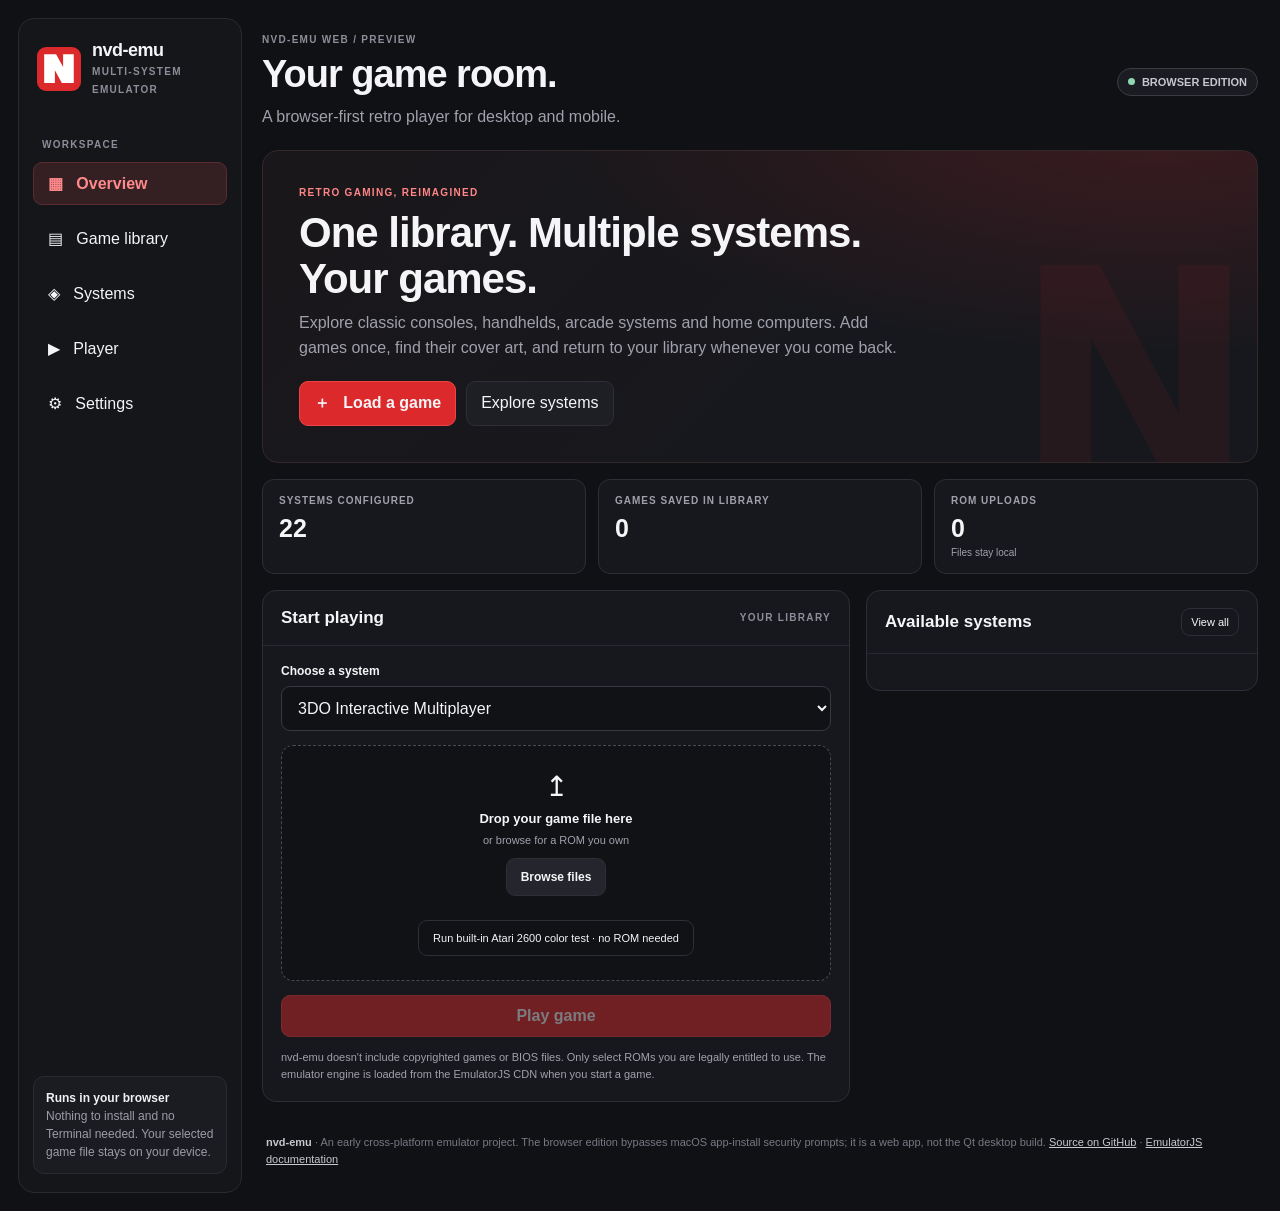
==== commit 4d1cbd0e: "Alphabetize all system pickers and remove ROM extensions from titles" ====
--- a/docs/index.html
+++ b/docs/index.html
@@ -4,7 +4,7 @@
   <meta charset="utf-8">
   <meta name="viewport" content="width=device-width, initial-scale=1, viewport-fit=cover">
   <meta name="theme-color" content="#101114">
-  <meta name="description" content="nvd-emu Web — a multi-system retro game player for Windows, macOS, and modern browsers.">
+  <meta name="description" content="nvd-emu Web — a browser-first multi-system retro game frontend.">
   <title>nvd-emu</title>
   <link rel="icon" href="./nvd-emu-logo.svg" type="image/svg+xml">
   <link rel="manifest" href="./manifest.webmanifest">
@@ -68,8 +68,8 @@
     .system-card { display:flex; gap:12px; align-items:center; border:1px solid #303139; border-radius:11px; padding:13px; margin-bottom:10px; background:#191a1f; }
     .system-icon { display:grid; place-items:center; width:42px; height:42px; flex:0 0 42px; border-radius:10px; background:#342023; color:#ff8587; font-weight:900; font-size:13px; }
     .system-card .system-art { width:54px;height:48px;flex:0 0 54px;display:grid;place-items:center;border-radius:10px;background:linear-gradient(145deg,#292b35,#17181d);border:1px solid #41434e;font-size:25px;box-shadow:inset 0 0 0 2px rgba(255,255,255,.025); }\n    .system-card .system-art.atari { color:#ffb36b;background:linear-gradient(145deg,#35271c,#1c1714); }\n    .system-card .system-art.nintendo { color:#ff777b;background:linear-gradient(145deg,#342023,#1b171b); }\n    .system-card .system-art.playstation { color:#9baeff;background:linear-gradient(145deg,#202a45,#171923); }\n    .system-card .system-art.sega { color:#8fcaff;background:linear-gradient(145deg,#1c2d44,#171923); }\n    .system-card .system-art.arcade { color:#e5a2ff;background:linear-gradient(145deg,#30203b,#171923); }\n    .system-card .system-art.other { color:#8fe1ca; }
-    .system-card .system-art img { width:100%;height:100%;padding:8px;object-fit:contain; }
-    .logo-fallback { display:none;width:100%;height:100%;place-items:center;text-align:center;font-size:10px;font-weight:900;line-height:1.1;padding:3px; }
+    .system-card .system-art { position:relative; } .system-card .system-art img { position:absolute;inset:0;width:100%;height:100%;padding:7px;object-fit:contain; }
+    .logo-fallback { display:none;position:absolute;inset:0;width:100%;height:100%;place-items:center;text-align:center;font-size:10px;font-weight:900;line-height:1.1;padding:3px; }
     .game-art { display:grid;place-items:center;position:relative;overflow:hidden;width:58px;height:72px;flex:0 0 58px;border:1px solid #343640;border-radius:7px;background:linear-gradient(145deg,#272932,#101115); }
     .game-art img { width:100%;height:100%;object-fit:contain; }
     .cover-fallback { display:none;position:absolute;inset:0;place-items:center;text-align:center;padding:5px;font-weight:850;font-size:9px;color:#f3f4f8; }
@@ -166,7 +166,7 @@
         <div>
           <div class="eyebrow" style="margin-bottom:9px">NVD-EMU WEB / PREVIEW</div>
           <h1 id="page-title">Your game room.</h1>
-          <p style="margin:0">A multi-system retro player for Mac and Windows.</p>
+          <p style="margin:0">A browser-first retro player for desktop and mobile.</p>
         </div>
         <span class="pill"><span class="dot"></span> BROWSER EDITION</span>
       </div>
@@ -330,7 +330,7 @@
     const compatibilityList = $("compatibility-list");
     homeList.replaceChildren();
     compatibilityList.replaceChildren();
-    for (const [id, system] of Object.entries(systems)) {
+    for (const [id, system] of Object.entries(systems).sort((a,b) => a[1].name.localeCompare(b[1].name))) {
       const option = document.createElement("option");
       option.value = id;
       option.textContent = system.name;
@@ -483,7 +483,7 @@
       const fallback=document.createElement("span");fallback.className="cover-fallback";fallback.textContent=system.badge||system.name;
       art.append(cover,fallback);window.NVD_ARTWORK.setBoxArt(cover,entry,system);
       const detail=document.createElement("div");detail.style.minWidth="0";detail.style.flex="1";
-      const title=document.createElement("strong");title.textContent=entry.name;
+      const title=document.createElement("strong");title.textContent=window.NVD_ARTWORK.displayGameName(entry.name);
       const subtitle=document.createElement("small");subtitle.textContent=system.name+" · "+formatBytes(entry.size||0);
       detail.append(title,subtitle);
       const play=document.createElement("button");play.textContent="▶ Play";play.addEventListener("click",()=>{chooseSystem(entry.systemId);setSelectedFile(entry.file);launchGame();});
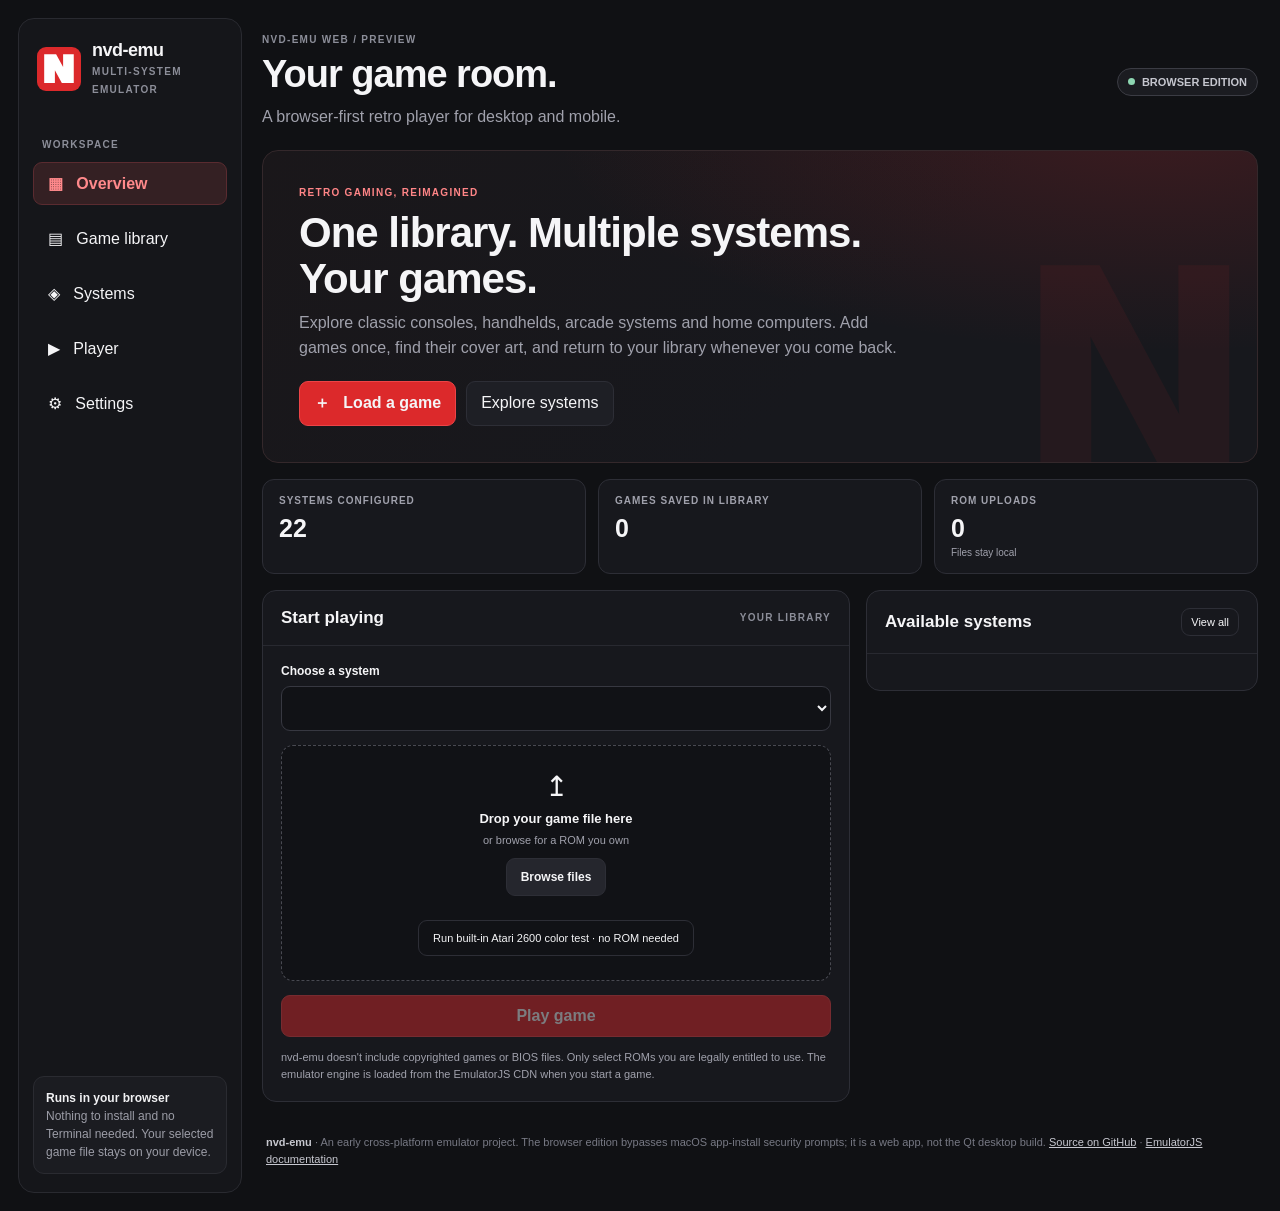
==== commit 967b0fc9: "Add 3DS threading checks and browser cross-origin isolation" ====
--- a/docs/index.html
+++ b/docs/index.html
@@ -8,6 +8,7 @@
   <title>nvd-emu</title>
   <link rel="icon" href="./nvd-emu-logo.svg" type="image/svg+xml">
   <link rel="manifest" href="./manifest.webmanifest">
+  <script src="./coi-bootstrap.js"></script>
   <link rel="stylesheet" href="./site.css">
   <style>
     :root {
@@ -209,7 +210,7 @@
                 <span>or browse for a ROM you own</span>
                 <label class="file-label" for="rom-file">Browse files</label>
                 <button id="test-2600" class="subtle" type="button" style="margin-top:8px;font-size:11px">Run built-in Atari 2600 color test · no ROM needed</button>
-                <input id="rom-file" type="file" accept=".a26,.a52,.a78,.atr,.atx,.xfd,.xex,.cas,.car,.lnx,.j64,.jag,.abs,.cof,.bin,.rom,.nes,.fds,.gb,.gbc,.gba,.sfc,.smc,.nds,.sms,.gg,.md,.gen,.n64,.z64,.v64,.chd,.pbp,.iso,.cue,.img,.mdf,.cso,.cdi,.gdi,.32x,.ws,.wsc,.vb,.vboy,.pce,.sgx,.col,.d64,.g64,.d71,.d81,.t64,.tap,.prg,.crt,.ngp,.ngc,.adf,.adz,.dms,.ipf,.lha,.hdf,.uae,.dos,.dsk,.zip">
+                <input id="rom-file" type="file" accept=".a26,.a52,.a78,.atr,.atx,.xfd,.xex,.cas,.car,.lnx,.j64,.jag,.abs,.cof,.bin,.rom,.nes,.fds,.gb,.gbc,.gba,.sfc,.smc,.nds,.sms,.gg,.md,.gen,.n64,.z64,.v64,.chd,.pbp,.iso,.cue,.img,.mdf,.cso,.cdi,.gdi,.32x,.ws,.wsc,.vb,.vboy,.pce,.sgx,.col,.3ds,.cci,.cxi,.cia,.sg,.sc,.sg1,.d64,.g64,.d71,.d81,.t64,.tap,.prg,.crt,.ngp,.ngc,.adf,.adz,.dms,.ipf,.lha,.hdf,.uae,.dos,.dsk,.zip">
               </div>
               <div id="selected-file" class="selected-file hidden"><span>▣</span><span id="file-name" class="name"></span><button id="clear-file" class="subtle" style="padding:5px 8px">×</button></div>
               <button id="play-button" class="primary" disabled style="width:100%;margin-top:14px">Play game</button>
@@ -590,6 +591,10 @@
       setStatus("Choose a game file first.", "error");
       return;
     }
+    if (select.value === "3ds" && window.crossOriginIsolated !== true) {
+      setStatus("The 3DS core needs SharedArrayBuffer. NVD-EMU could not enable cross-origin isolation in this browser, so 3DS cannot start here yet. Try reloading in a supported desktop browser.", "error");
+      return;
+    }
     if (!accepts(selectedFile)) {
       setStatus("The file extension doesn't match the selected system. Choose the correct system or file.", "error");
       return;
@@ -604,15 +609,18 @@
     const frame = $("player-frame");
     frame.classList.remove("hidden");
 
+    const coreCdn = "https://cdn.emulatorjs.org/" + (chosen.coreChannel || "stable") + "/data/";
     const config = {
       core: chosen.coreId || select.value,
+      dataPath: coreCdn,
+      threads: chosen.threads === true || select.value === "3ds",
       romUrl: activeBlobUrl,
       name: selectedFile.name,
       gameID: stableGameID(select.value, selectedFile.name),
       biosUrl: activeBiosBlobUrl || ""
     };
     const safeJson = JSON.stringify(config).replace(/</g, "\\u003c").replace(/\u2028/g, "\\u2028").replace(/\u2029/g, "\\u2029");
-    frame.srcdoc = `<!doctype html><html><head><meta charset="utf-8"><meta name="viewport" content="width=device-width,initial-scale=1"><style>html,body{margin:0;padding:0;background:#08090b;color:white;height:100%;font-family:system-ui,sans-serif}#game{width:100%;height:100%;min-height:320px}body{overflow:hidden}</style></head><body><div id="game"></div><script>const config=${safeJson};window.EJS_player="#game";window.EJS_core=config.core;window.EJS_gameUrl=config.romUrl;window.EJS_gameName=config.name;window.EJS_pathtodata=${JSON.stringify(coreCdn)};window.EJS_color="#dc292b";window.EJS_startOnLoaded=true;window.EJS_gameID=config.gameID;window.EJS_biosUrl=config.biosUrl||"";window.EJS_volume=0.8;window.EJS_language="en-US";window.EJS_defaultOptions=config.core==="psx"?{"save-state-location":"browser","save-state-slot":0,"pcsx_rearmed_pad1type":"dualshock","pcsx_rearmed_bios":"auto","pcsx_rearmed_analog_combo":"l1+r1+select"}:{"save-state-location":"browser","save-state-slot":0};window.EJS_Buttons={playPause:true,restart:true,mute:true,settings:true,fullscreen:true,saveState:true,loadState:true,gamepad:true,volume:true,saveSavFiles:true,loadSavFiles:true,quickSave:true,quickLoad:true,screenshot:true,cacheManager:true,exitEmulation:true};<\/script><script src="https://cdn.emulatorjs.org/stable/data/loader.js"><\/script></body></html>`;
+    frame.srcdoc = `<!doctype html><html><head><meta charset="utf-8"><meta name="viewport" content="width=device-width,initial-scale=1"><style>html,body{margin:0;padding:0;background:#08090b;color:white;height:100%;font-family:system-ui,sans-serif}#game{width:100%;height:100%;min-height:320px}body{overflow:hidden}</style></head><body><div id="game"></div><script>const config=${safeJson};window.EJS_player="#game";window.EJS_core=config.core;window.EJS_gameUrl=config.romUrl;window.EJS_gameName=config.name;window.EJS_pathtodata=config.dataPath;window.EJS_threads=!!config.threads;window.EJS_color="#dc292b";window.EJS_startOnLoaded=true;window.EJS_gameID=config.gameID;window.EJS_biosUrl=config.biosUrl||"";window.EJS_volume=0.8;window.EJS_language="en-US";window.EJS_defaultOptions=config.core==="psx"?{"save-state-location":"browser","save-state-slot":0,"pcsx_rearmed_pad1type":"dualshock","pcsx_rearmed_bios":"auto","pcsx_rearmed_analog_combo":"l1+r1+select"}:{"save-state-location":"browser","save-state-slot":0};window.EJS_Buttons={playPause:true,restart:true,mute:true,settings:true,fullscreen:true,saveState:true,loadState:true,gamepad:true,volume:true,saveSavFiles:true,loadSavFiles:true,quickSave:true,quickLoad:true,screenshot:true,cacheManager:true,exitEmulation:true};<\/script><script crossorigin="anonymous" src="${coreCdn}loader.js"><\/script></body></html>`;
     setStatus("Loading " + chosen.name + " core from EmulatorJS. ROM file remains local.");
     recordEntry(selectedFile, select.value);
     $("player-section").scrollIntoView({behavior:"smooth",block:"start"});
@@ -688,9 +696,7 @@
   window.addEventListener("beforeunload", () => { if (activeBlobUrl) URL.revokeObjectURL(activeBlobUrl); });
 
   // Best-effort shell caching. EmulatorJS cores are fetched online on demand.
-  if ("serviceWorker" in navigator && location.protocol.startsWith("http")) {
-    window.addEventListener("load", () => navigator.serviceWorker.register("./sw.js").catch(() => {}));
-  }
+  
 })();
 </script>
 </body>
--- a/docs/site.css
+++ b/docs/site.css
@@ -1,5 +1,5 @@
 :root{color-scheme:dark;--bg:#101114;--panel:#17181d;--panel2:#1e1f25;--line:#2d2e36;--muted:#a0a1ac;--text:#f5f5f7;--red:#dc292b;--red2:#ff7376;--green:#8ed7b2;font-family:Inter,-apple-system,BlinkMacSystemFont,"Segoe UI",sans-serif}
 *{box-sizing:border-box}body{margin:0;background:var(--bg);color:var(--text)}button,input,select{font:inherit}a{color:#e0e0e8}button,.button{display:inline-flex;align-items:center;justify-content:center;gap:7px;border:1px solid var(--line);border-radius:9px;color:var(--text);cursor:pointer;padding:10px 13px;background:var(--panel2);text-decoration:none;transition:background .15s,border-color .15s}button:hover,.button:hover{background:#292a32;border-color:#4b4c55}button.primary,.button.primary{background:var(--red);border-color:#ed4447;font-weight:750}button.subtle{background:transparent}button:disabled{opacity:.5;cursor:not-allowed}input,select{width:100%;padding:12px;background:#111216;border:1px solid #373841;color:var(--text);border-radius:9px}input[type=file]{padding:9px}label{display:block;font-size:12px;font-weight:750;margin:0 0 8px}p{color:var(--muted);line-height:1.6}.muted{color:var(--muted)}.hidden{display:none!important}:focus-visible{outline:2px solid var(--red2);outline-offset:3px}
-.shell{min-height:100vh;display:grid;grid-template-columns:224px minmax(0,1fr);gap:20px;max-width:1600px;margin:auto;padding:18px}aside{background:#15161a;border:1px solid #292a30;border-radius:16px;min-height:calc(100vh - 36px);padding:18px 14px;display:flex;flex-direction:column;gap:10px}.brand{display:flex;align-items:center;gap:11px;padding:3px 4px 18px}.brand img{width:44px;height:44px;border-radius:9px}.brand strong{display:block;font-size:18px;letter-spacing:-.5px}.eyebrow{color:#8c8e99;font-size:10px;font-weight:800;letter-spacing:1.3px}.nav{display:block;width:100%;text-align:left;text-decoration:none;background:transparent;border:1px solid transparent;border-radius:9px;color:var(--text);padding:11px 14px}.nav:hover{background:#25262d}.nav.active{color:#ff898b;background:#342023;border-color:#5a2b30;font-weight:700}.side-note{margin-top:auto;color:#9c9da7;background:#1b1c21;border:1px solid #2a2b31;border-radius:11px;padding:12px;font-size:12px;line-height:1.5}main{min-width:0;padding:8px 4px 24px 0}.topline{display:flex;align-items:center;justify-content:space-between;gap:14px;margin:8px 0 20px}h1{font-size:clamp(27px,3vw,38px);line-height:1.1;margin:0 0 9px;letter-spacing:-1px}h2{margin:0;font-size:17px}h3{margin:0}.pill{display:inline-flex;align-items:center;gap:7px;border-radius:999px;border:1px solid #3b3c44;background:#1b1c21;padding:7px 10px;font-size:11px;font-weight:750;color:#c5c6ce;white-space:nowrap}.dot{width:7px;height:7px;background:var(--green);border-radius:50%;display:inline-block}.card{border:1px solid var(--line);border-radius:14px;background:var(--panel);overflow:hidden;min-width:0;margin-bottom:16px}.card-head{padding:17px 18px;display:flex;justify-content:space-between;align-items:center;gap:12px;border-bottom:1px solid #282930}.card-body{padding:18px}.hero{padding:clamp(22px,4vw,36px);border:1px solid #34282b;border-radius:16px;background:radial-gradient(ellipse at 90% -10%,rgba(220,41,43,.19),transparent 48%),linear-gradient(135deg,#1a171a,#17181d 60%);margin-bottom:16px}.notice{border:1px solid #3a3434;border-radius:11px;padding:13px 15px;background:#191719;color:#d5d4d9;font-size:12px;line-height:1.55}.status{padding:12px 14px;border:1px solid #2d2e36;border-radius:9px;color:#babcc5;font-size:12px;line-height:1.5;background:#141519;margin:12px 0}.status.error{color:#ff9a9d;border-color:#65343a}.status.ok{color:#9ddfba;border-color:#315442}.page-toolbar{display:flex;align-items:center;justify-content:space-between;gap:12px;flex-wrap:wrap;margin-bottom:14px}.page-search{width:100%;max-width:440px;background:#111216;border:1px solid #373841;color:var(--text);border-radius:9px;padding:12px}.system-grid{display:grid;grid-template-columns:repeat(auto-fill,minmax(205px,1fr));gap:14px}.system-tile{border:1px solid var(--line);border-radius:12px;background:var(--panel);padding:14px;display:flex;flex-direction:column;gap:9px;min-width:0}.system-logo{height:72px;border:1px solid #303139;border-radius:10px;background:linear-gradient(145deg,#292b35,#17181d);display:grid;place-items:center;overflow:hidden}.system-logo img{max-width:100%;max-height:100%;padding:14px;object-fit:contain}.logo-fallback{display:none;width:100%;height:100%;place-items:center;text-align:center;font-size:10px;font-weight:900;line-height:1.1;padding:3px}.system-tile h3{font-size:14px;line-height:1.3}.system-tile p{margin:0;font-size:11px;line-height:1.5}.extension-list{font-size:10px;color:var(--muted);overflow-wrap:anywhere}.system-tile .button{margin-top:auto;width:100%;font-size:12px}.game-grid{display:grid;grid-template-columns:repeat(auto-fill,minmax(170px,1fr));gap:14px}.game-tile{min-width:0;border:1px solid var(--line);border-radius:12px;background:var(--panel);overflow:hidden}.game-tile .cover{height:210px;background:linear-gradient(145deg,#272932,#101115);position:relative;display:grid;place-items:center;overflow:hidden}.game-tile .cover img{width:100%;height:100%;object-fit:contain}.cover-fallback{display:none;position:absolute;inset:0;place-items:center;text-align:center;padding:5px;font-weight:850;font-size:13px;color:#f3f4f8}.game-tile .game-info{padding:11px}.game-name{font-weight:750;font-size:12px;line-height:1.4;overflow-wrap:anywhere}.game-meta{font-size:10px;color:var(--muted);margin:5px 0 10px}.game-actions{display:flex;gap:6px}.game-actions button,.game-actions a{flex:1;padding:8px 6px;font-size:11px;min-width:0}.game-grid .cover .cover-fallback{font-size:13px}.form-row{display:grid;grid-template-columns:minmax(0,1fr) minmax(0,1fr);gap:14px}.storage-meter{height:8px;border-radius:999px;background:#303139;overflow:hidden;margin:9px 0}.storage-meter>span{display:block;height:100%;background:var(--green);width:0;transition:width .2s}.player-layout{display:grid;grid-template-columns:minmax(260px,340px) minmax(0,1fr);gap:16px;align-items:start}.player-frame{width:100%;height:min(72vh,720px);min-height:380px;display:block;border:0;background:#08090b}.player-placeholder{display:grid;place-items:center;text-align:center;min-height:380px;padding:24px;background:radial-gradient(ellipse at 50% 100%,rgba(220,41,43,.09),transparent 58%),#0b0c0f;color:#777984}.footer{margin-top:18px;color:#777984;font-size:11px;line-height:1.6}.footer a{color:#c7c8d0}
+.shell{min-height:100vh;display:grid;grid-template-columns:224px minmax(0,1fr);gap:20px;max-width:1600px;margin:auto;padding:18px}aside{background:#15161a;border:1px solid #292a30;border-radius:16px;min-height:calc(100vh - 36px);padding:18px 14px;display:flex;flex-direction:column;gap:10px}.brand{display:flex;align-items:center;gap:11px;padding:3px 4px 18px}.brand img{width:44px;height:44px;border-radius:9px}.brand strong{display:block;font-size:18px;letter-spacing:-.5px}.eyebrow{color:#8c8e99;font-size:10px;font-weight:800;letter-spacing:1.3px}.nav{display:block;width:100%;text-align:left;text-decoration:none;background:transparent;border:1px solid transparent;border-radius:9px;color:var(--text);padding:11px 14px}.nav:hover{background:#25262d}.nav.active{color:#ff898b;background:#342023;border-color:#5a2b30;font-weight:700}.side-note{margin-top:auto;color:#9c9da7;background:#1b1c21;border:1px solid #2a2b31;border-radius:11px;padding:12px;font-size:12px;line-height:1.5}main{min-width:0;padding:8px 4px 24px 0}.topline{display:flex;align-items:center;justify-content:space-between;gap:14px;margin:8px 0 20px}h1{font-size:clamp(27px,3vw,38px);line-height:1.1;margin:0 0 9px;letter-spacing:-1px}h2{margin:0;font-size:17px}h3{margin:0}.pill{display:inline-flex;align-items:center;gap:7px;border-radius:999px;border:1px solid #3b3c44;background:#1b1c21;padding:7px 10px;font-size:11px;font-weight:750;color:#c5c6ce;white-space:nowrap}.dot{width:7px;height:7px;background:var(--green);border-radius:50%;display:inline-block}.card{border:1px solid var(--line);border-radius:14px;background:var(--panel);overflow:hidden;min-width:0;margin-bottom:16px}.card-head{padding:17px 18px;display:flex;justify-content:space-between;align-items:center;gap:12px;border-bottom:1px solid #282930}.card-body{padding:18px}.hero{padding:clamp(22px,4vw,36px);border:1px solid #34282b;border-radius:16px;background:radial-gradient(ellipse at 90% -10%,rgba(220,41,43,.19),transparent 48%),linear-gradient(135deg,#1a171a,#17181d 60%);margin-bottom:16px}.notice{border:1px solid #3a3434;border-radius:11px;padding:13px 15px;background:#191719;color:#d5d4d9;font-size:12px;line-height:1.55}.status{padding:12px 14px;border:1px solid #2d2e36;border-radius:9px;color:#babcc5;font-size:12px;line-height:1.5;background:#141519;margin:12px 0}.status.error{color:#ff9a9d;border-color:#65343a}.status.ok{color:#9ddfba;border-color:#315442}.page-toolbar{display:flex;align-items:center;justify-content:space-between;gap:12px;flex-wrap:wrap;margin-bottom:14px}.page-search{width:100%;max-width:440px;background:#111216;border:1px solid #373841;color:var(--text);border-radius:9px;padding:12px}.system-grid{display:grid;grid-template-columns:repeat(auto-fill,minmax(205px,1fr));gap:14px}.system-tile{border:1px solid var(--line);border-radius:12px;background:var(--panel);padding:14px;display:flex;flex-direction:column;gap:9px;min-width:0}.system-logo{position:relative;height:72px;border:1px solid #303139;border-radius:10px;background:linear-gradient(145deg,#292b35,#17181d);display:grid;place-items:center;overflow:hidden}.system-logo img{position:absolute;inset:0;width:100%;height:100%;padding:10px;object-fit:contain}.logo-fallback{display:none;position:absolute;inset:0;width:100%;height:100%;place-items:center;text-align:center;font-size:10px;font-weight:900;line-height:1.1;padding:3px}.system-tile h3{font-size:14px;line-height:1.3}.system-tile p{margin:0;font-size:11px;line-height:1.5}.extension-list{font-size:10px;color:var(--muted);overflow-wrap:anywhere}.system-tile .button{margin-top:auto;width:100%;font-size:12px}.game-grid{display:grid;grid-template-columns:repeat(auto-fill,minmax(170px,1fr));gap:14px}.game-tile{min-width:0;border:1px solid var(--line);border-radius:12px;background:var(--panel);overflow:hidden}.game-tile .cover{height:210px;background:linear-gradient(145deg,#272932,#101115);position:relative;display:grid;place-items:center;overflow:hidden}.game-tile .cover img{width:100%;height:100%;object-fit:contain}.cover-fallback{display:none;position:absolute;inset:0;place-items:center;text-align:center;padding:5px;font-weight:850;font-size:13px;color:#f3f4f8}.game-tile .game-info{padding:11px}.game-name{font-weight:750;font-size:12px;line-height:1.4;overflow-wrap:anywhere}.game-meta{font-size:10px;color:var(--muted);margin:5px 0 10px}.game-actions{display:flex;gap:6px}.game-actions button,.game-actions a{flex:1;padding:8px 6px;font-size:11px;min-width:0}.game-grid .cover .cover-fallback{font-size:13px}.form-row{display:grid;grid-template-columns:minmax(0,1fr) minmax(0,1fr);gap:14px}.storage-meter{height:8px;border-radius:999px;background:#303139;overflow:hidden;margin:9px 0}.storage-meter>span{display:block;height:100%;background:var(--green);width:0;transition:width .2s}.player-layout{display:grid;grid-template-columns:minmax(260px,340px) minmax(0,1fr);gap:16px;align-items:start}.player-frame{width:100%;height:min(72vh,720px);min-height:380px;display:block;border:0;background:#08090b}.player-placeholder{display:grid;place-items:center;text-align:center;min-height:380px;padding:24px;background:radial-gradient(ellipse at 50% 100%,rgba(220,41,43,.09),transparent 58%),#0b0c0f;color:#777984}.footer{margin-top:18px;color:#777984;font-size:11px;line-height:1.6}.footer a{color:#c7c8d0}
 @media(max-width:1000px){.player-layout{grid-template-columns:1fr}.player-frame{height:65vh}}
 @media(max-width:700px){.shell{display:block;padding:10px}aside{min-height:0;padding:10px;flex-direction:row;align-items:center;flex-wrap:wrap;margin-bottom:14px}.brand{padding:0 6px 0 2px;margin-right:auto}.brand img{width:36px;height:36px}.brand strong{font-size:16px}.brand .eyebrow{display:none}.nav{width:auto;padding:9px 10px;font-size:12px}.side-note{display:none}main{padding:0}.topline{margin-top:14px}.system-grid{grid-template-columns:repeat(auto-fill,minmax(150px,1fr))}.game-grid{grid-template-columns:repeat(auto-fill,minmax(145px,1fr));gap:9px}.game-tile .cover{height:180px}.form-row{grid-template-columns:1fr}.player-frame{min-height:300px;height:60vh}.pill{display:none}}
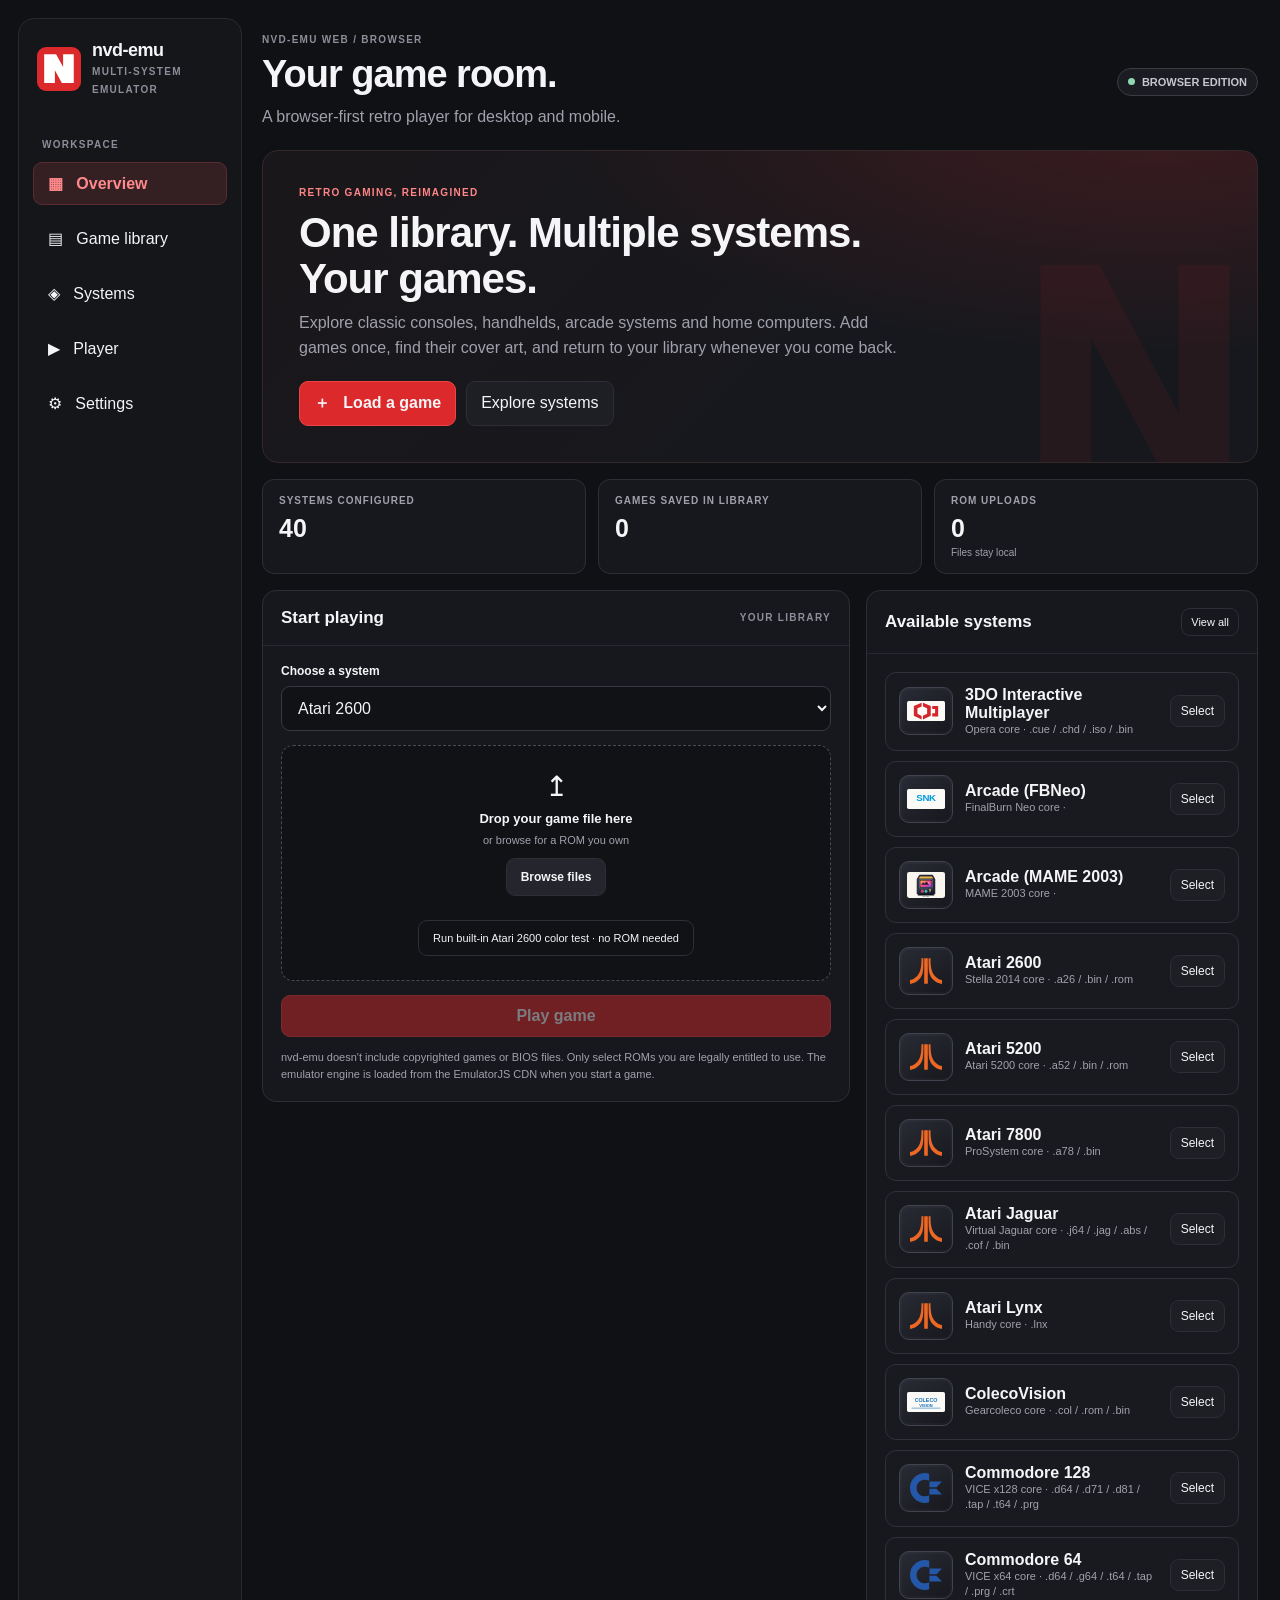
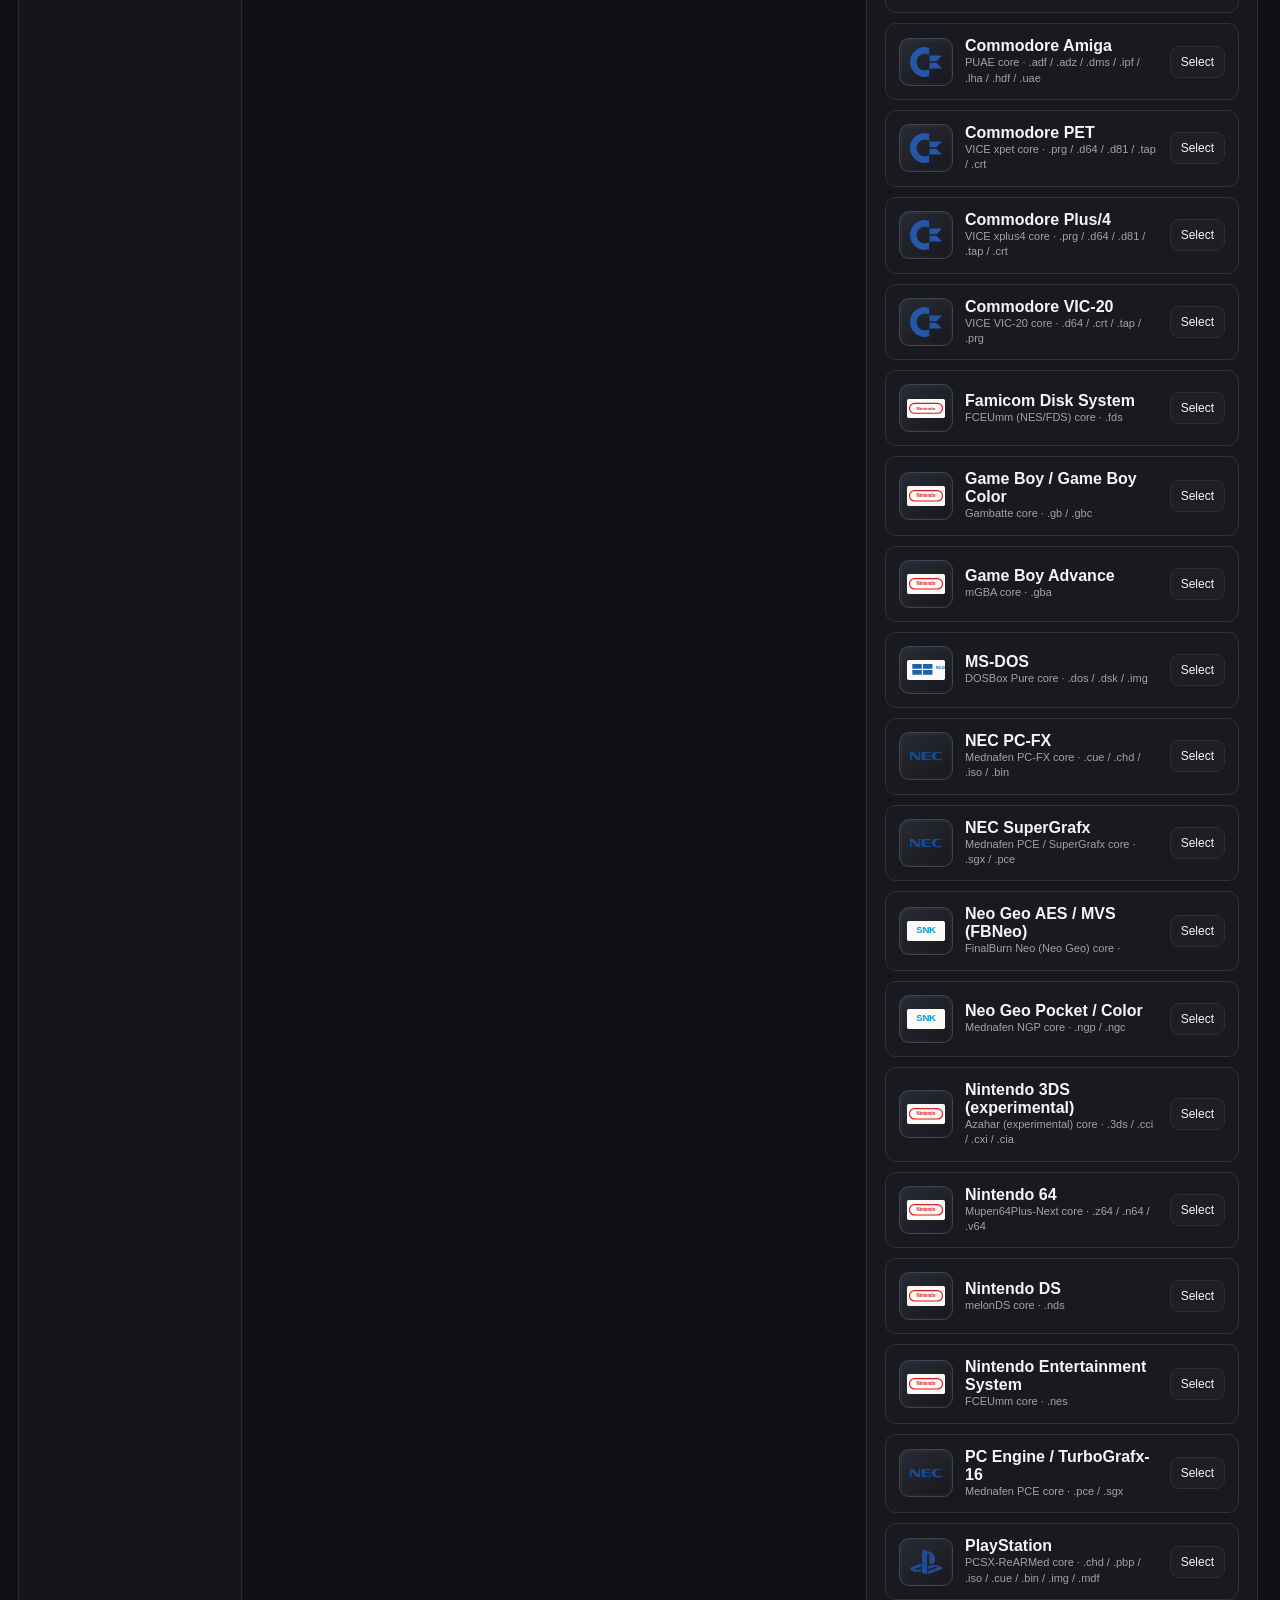
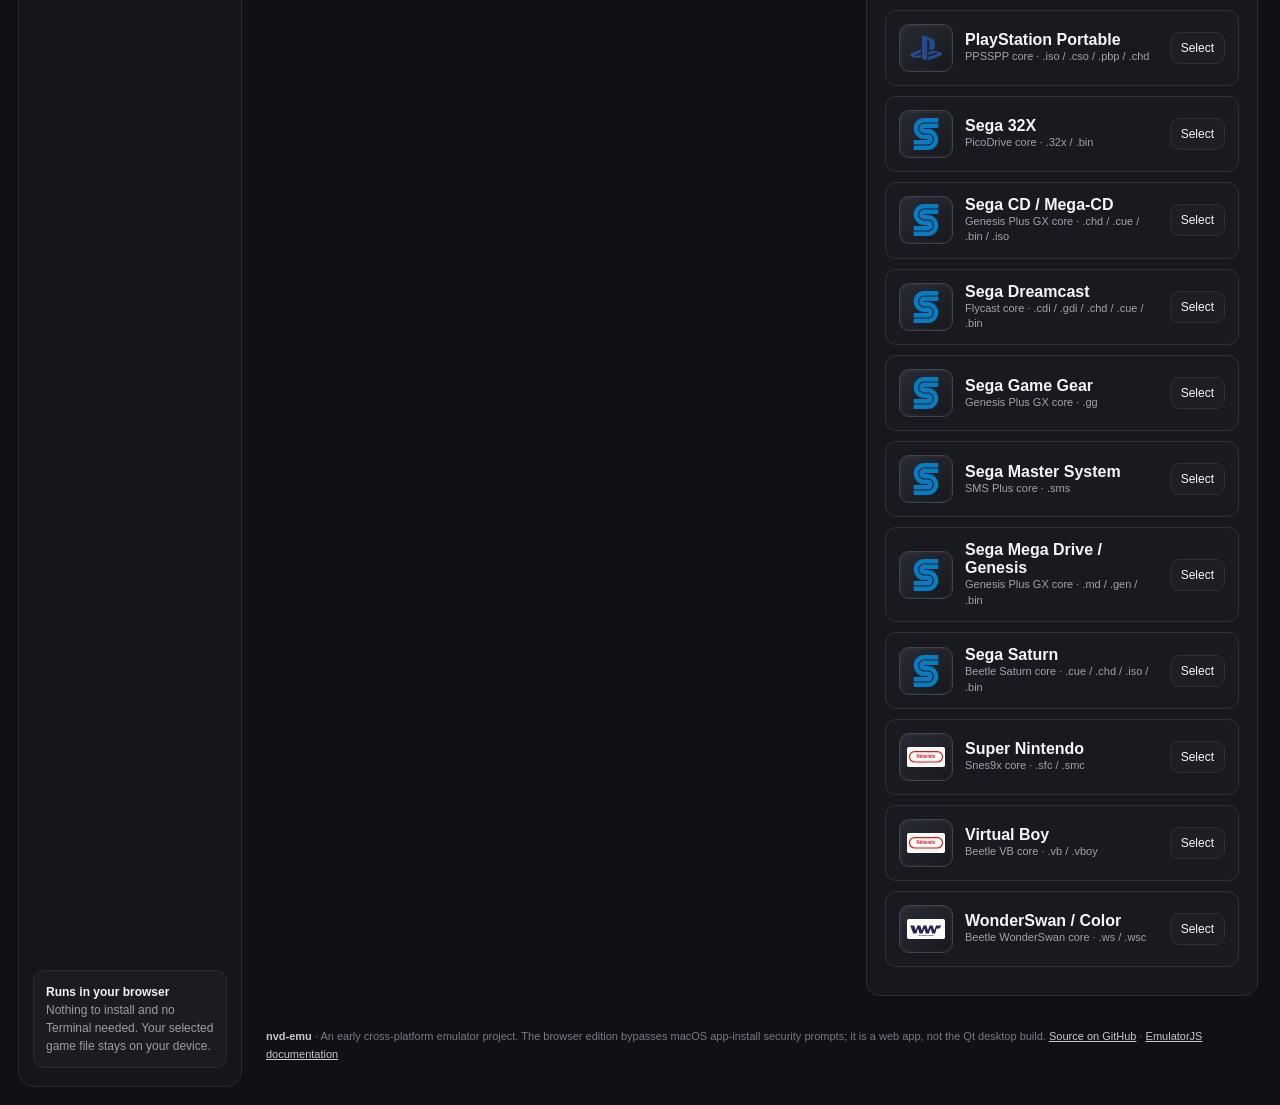
==== commit e7ebcfee: "Remove outdated preview labels and reflect current browser system count" ====
--- a/docs/index.html
+++ b/docs/index.html
@@ -165,7 +165,7 @@
     <main>
       <div class="topline">
         <div>
-          <div class="eyebrow" style="margin-bottom:9px">NVD-EMU WEB / PREVIEW</div>
+          <div class="eyebrow" style="margin-bottom:9px">NVD-EMU WEB / BROWSER</div>
           <h1 id="page-title">Your game room.</h1>
           <p style="margin:0">A browser-first retro player for desktop and mobile.</p>
         </div>
@@ -184,7 +184,7 @@
         </div>
 
         <div class="metrics">
-          <div class="metric"><div class="label">SYSTEMS CONFIGURED</div><div class="value" id="system-count">22</div></div>
+          <div class="metric"><div class="label">SYSTEMS CONFIGURED</div><div class="value" id="system-count">40</div></div>
           <div class="metric"><div class="label">GAMES SAVED IN LIBRARY</div><div class="value" id="game-count">0</div></div>
           <div class="metric"><div class="label">ROM UPLOADS</div><div class="value">0</div><div class="muted" style="font-size:10px;margin-top:4px">Files stay local</div></div>
         </div>
@@ -238,7 +238,7 @@
 
       <section id="view-systems" class="hidden">
         <section class="card">
-          <div class="card-head"><h2>System compatibility</h2><span class="eyebrow">WEB PREVIEW</span></div>
+          <div class="card-head"><h2>System compatibility</h2><span class="eyebrow">BROWSER CORE TARGETS</span></div>
           <div class="card-body">
             <p>These systems are wired to EmulatorJS cores. Actual game compatibility varies by ROM, mapper, browser, and core version; nvd-emu hasn't run a full compatibility test suite yet.</p>
             <div id="compatibility-list"></div>
@@ -261,12 +261,12 @@
         <section class="card">
           <div class="card-head"><h2>About nvd-emu Web</h2></div>
           <div class="card-body">
-            <div class="settings-line"><span>Version</span><strong>Web Preview 0.1</strong></div>
+            <div class="settings-line"><span>Version</span><strong>Browser Edition 0.2</strong></div>
             <div class="settings-line"><span>Platforms</span><strong>macOS · Windows · modern browsers</strong></div>
             <div class="settings-line"><span>Emulation engine</span><strong>EmulatorJS / libretro cores</strong></div>
             <div class="settings-line"><span>Save states</span><strong>Save/Load + quick slots in emulator toolbar</strong></div>
             <div class="settings-line"><span>Control remapping</span><strong>Keyboard + supported gamepads from toolbar settings</strong></div>
-            <div class="settings-line"><span>Systems</span><strong id="settings-system-count">22 configured through EmulatorJS</strong></div>
+            <div class="settings-line"><span>Systems</span><strong id="settings-system-count">40 configured through EmulatorJS</strong></div>
             <div class="settings-line"><span>PlayStation controller</span><strong>DualShock profile + analog mode toggle</strong></div>
             <div class="settings-line"><span>GameCube / Wii</span><strong>Experimental browser-engine research; not supported here yet</strong></div>
             <div class="settings-line"><span>Privacy</span><strong>ROM file is not uploaded by this page</strong></div>
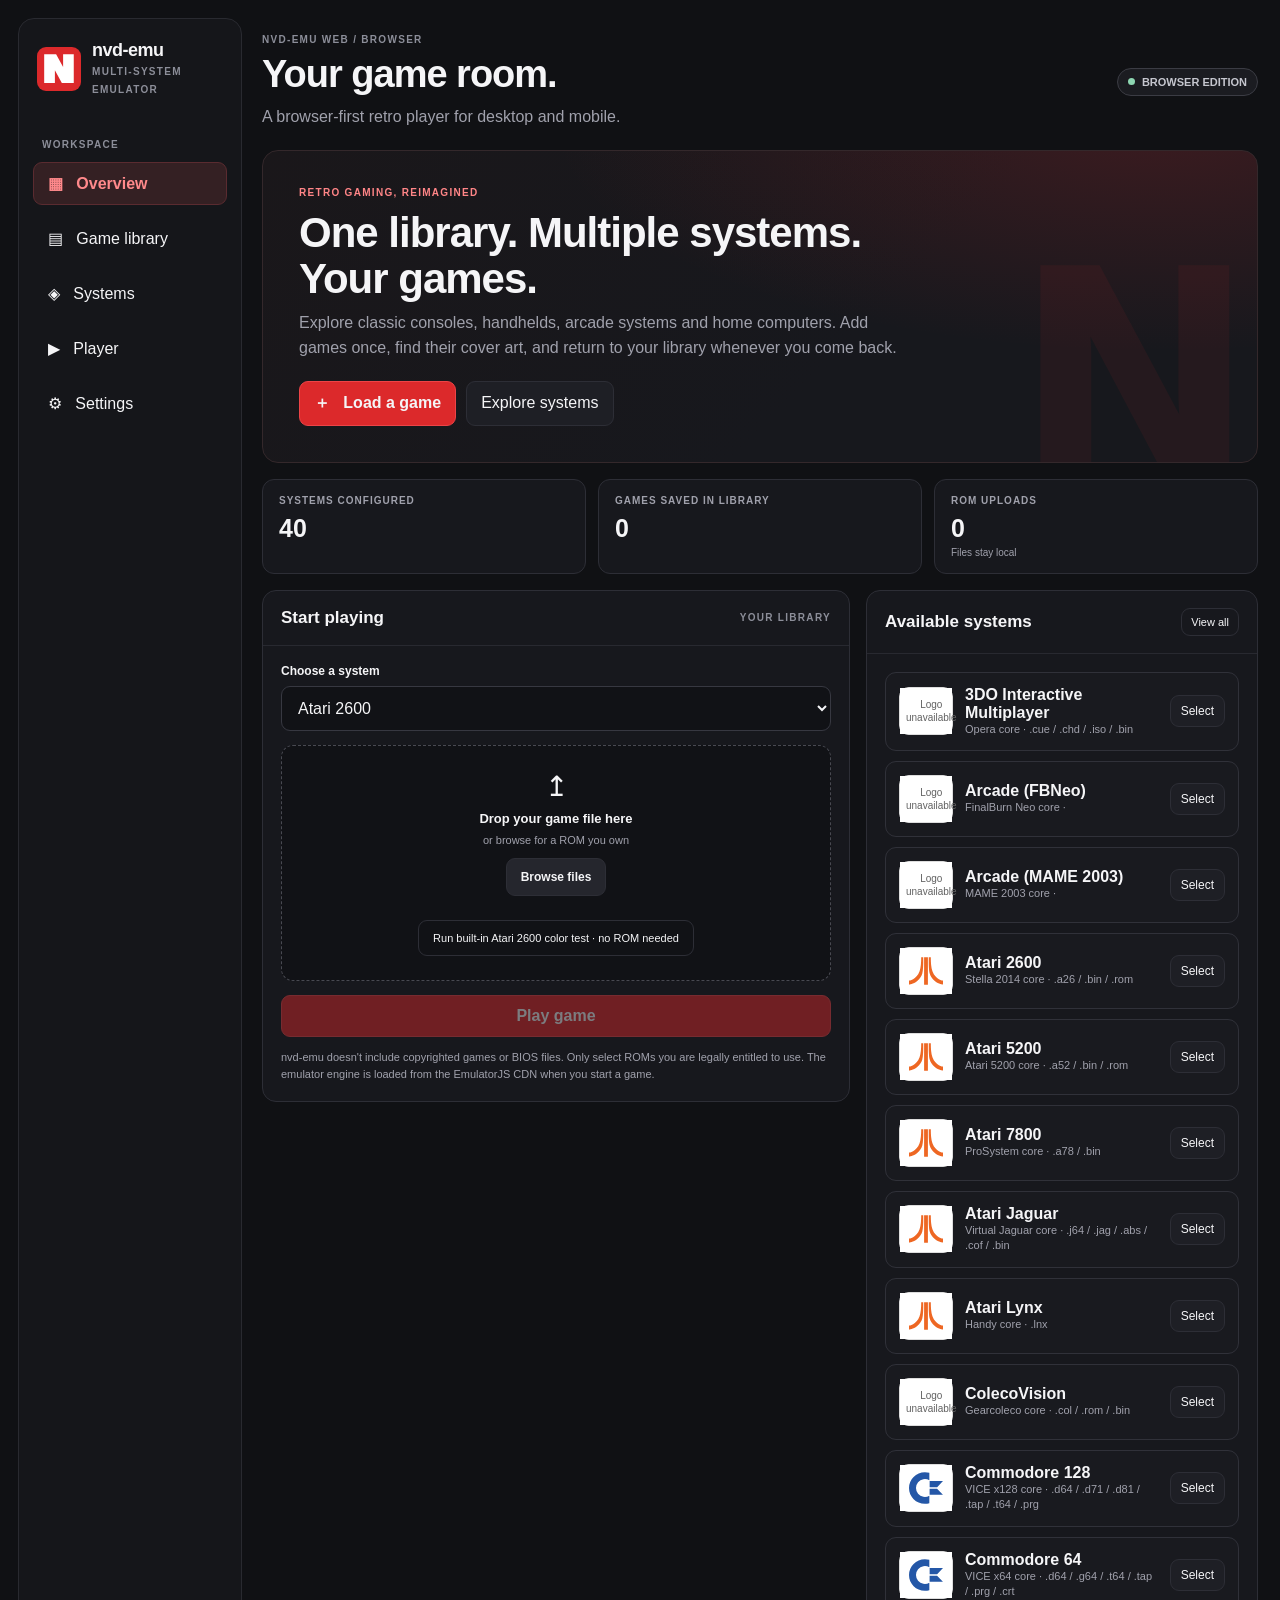
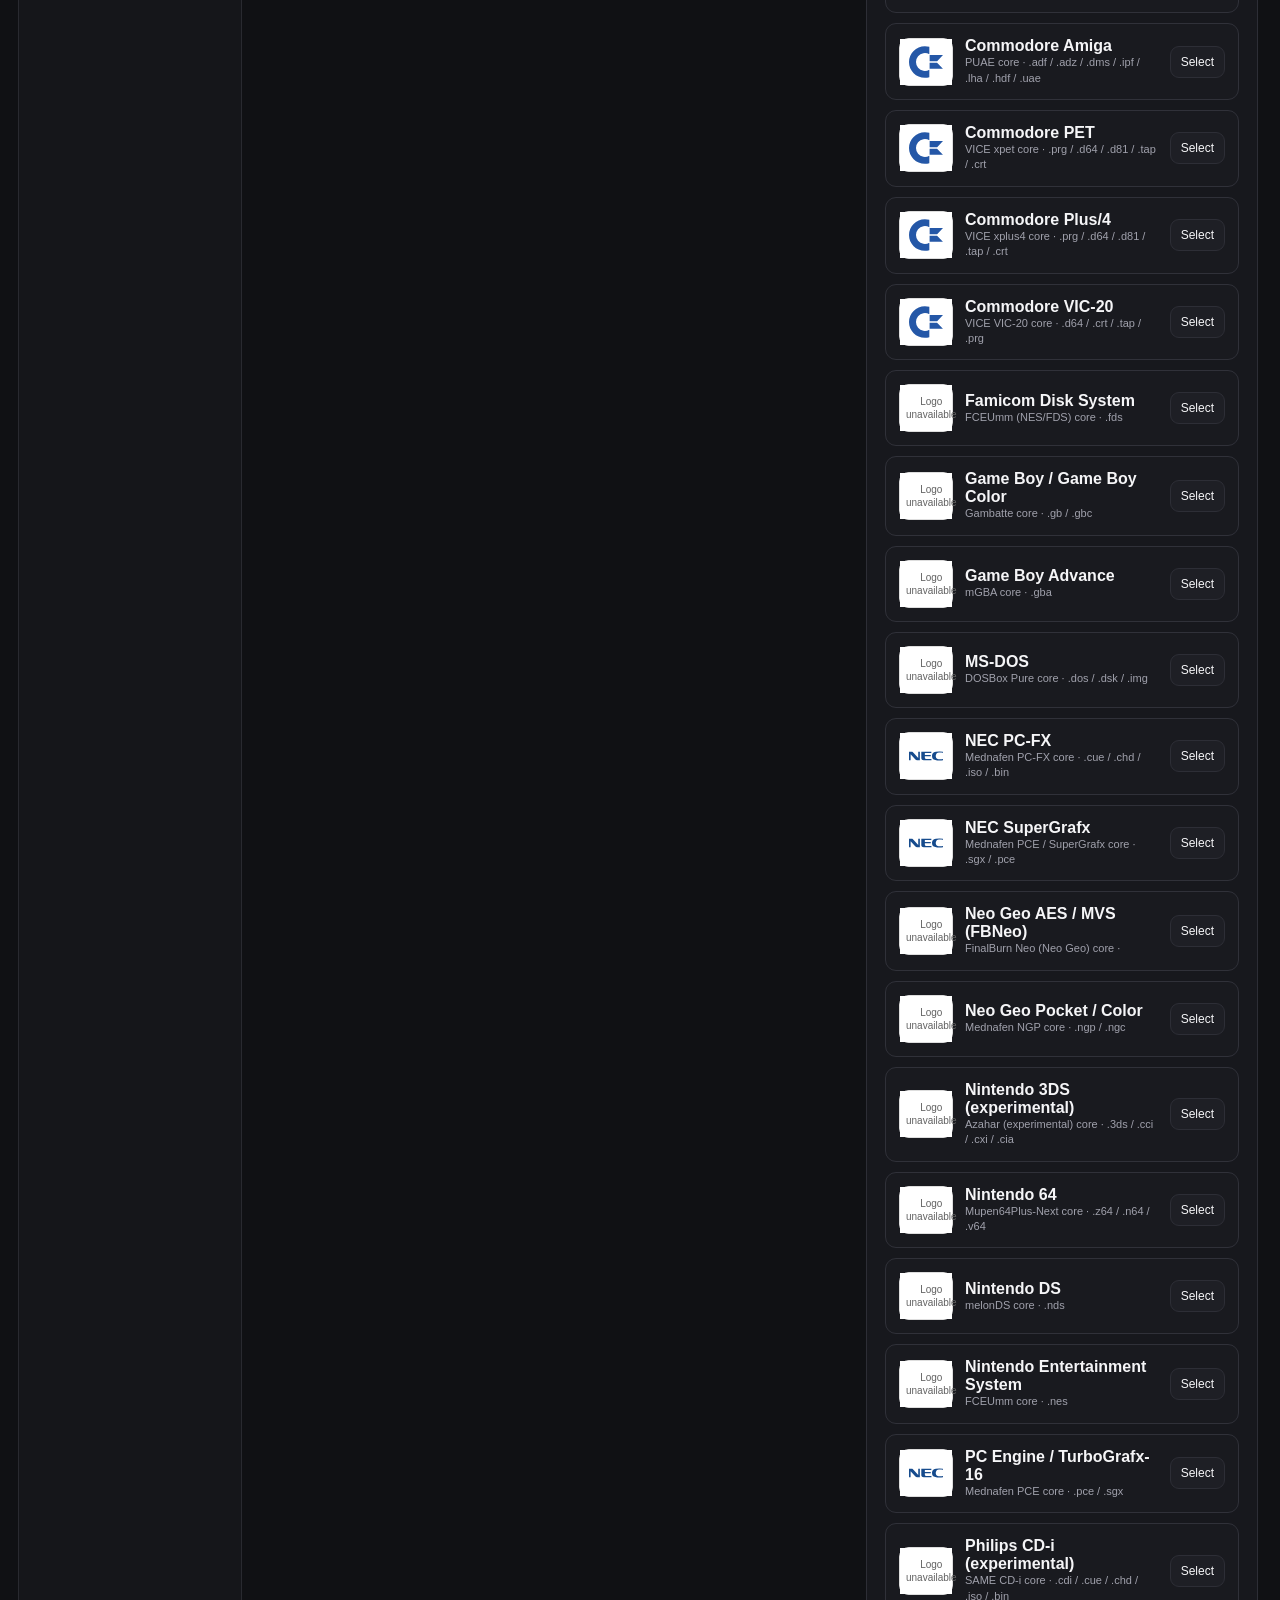
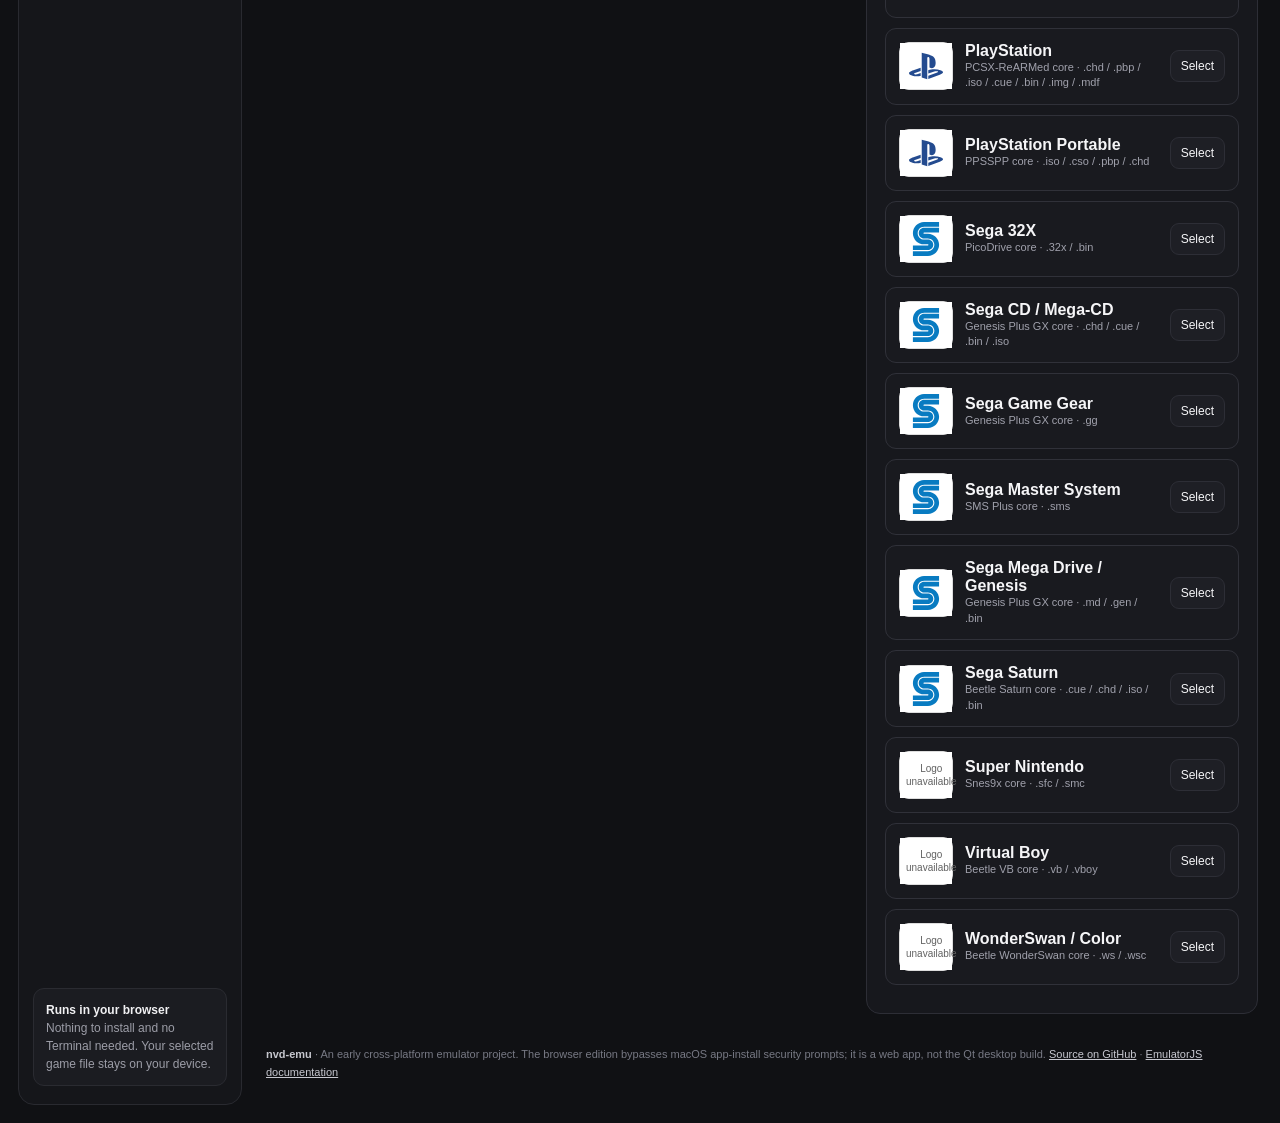
==== commit c0bc67ed: "Show sourced system logos on consistent white panels" ====
--- a/docs/index.html
+++ b/docs/index.html
@@ -69,8 +69,8 @@
     .system-card { display:flex; gap:12px; align-items:center; border:1px solid #303139; border-radius:11px; padding:13px; margin-bottom:10px; background:#191a1f; }
     .system-icon { display:grid; place-items:center; width:42px; height:42px; flex:0 0 42px; border-radius:10px; background:#342023; color:#ff8587; font-weight:900; font-size:13px; }
     .system-card .system-art { width:54px;height:48px;flex:0 0 54px;display:grid;place-items:center;border-radius:10px;background:linear-gradient(145deg,#292b35,#17181d);border:1px solid #41434e;font-size:25px;box-shadow:inset 0 0 0 2px rgba(255,255,255,.025); }\n    .system-card .system-art.atari { color:#ffb36b;background:linear-gradient(145deg,#35271c,#1c1714); }\n    .system-card .system-art.nintendo { color:#ff777b;background:linear-gradient(145deg,#342023,#1b171b); }\n    .system-card .system-art.playstation { color:#9baeff;background:linear-gradient(145deg,#202a45,#171923); }\n    .system-card .system-art.sega { color:#8fcaff;background:linear-gradient(145deg,#1c2d44,#171923); }\n    .system-card .system-art.arcade { color:#e5a2ff;background:linear-gradient(145deg,#30203b,#171923); }\n    .system-card .system-art.other { color:#8fe1ca; }
-    .system-card .system-art { position:relative; } .system-card .system-art img { position:absolute;inset:0;width:100%;height:100%;padding:7px;object-fit:contain; }
-    .logo-fallback { display:none;position:absolute;inset:0;width:100%;height:100%;place-items:center;text-align:center;font-size:10px;font-weight:900;line-height:1.1;padding:3px; }
+    .system-card .system-art { position:relative;background:#fff!important;border-color:#ddd;color:#555; } .system-card .system-art img { position:absolute;inset:0;width:100%;height:100%;padding:6px;object-fit:contain;background:#fff; }
+    .logo-fallback { display:none;position:absolute;inset:0;width:100%;height:100%;place-items:center;text-align:center;font-size:10px;font-weight:500;letter-spacing:normal;line-height:1.3;padding:6px;color:#626262;background:#fff; }
     .game-art { display:grid;place-items:center;position:relative;overflow:hidden;width:58px;height:72px;flex:0 0 58px;border:1px solid #343640;border-radius:7px;background:linear-gradient(145deg,#272932,#101115); }
     .game-art img { width:100%;height:100%;object-fit:contain; }
     .cover-fallback { display:none;position:absolute;inset:0;place-items:center;text-align:center;padding:5px;font-weight:850;font-size:9px;color:#f3f4f8; }
--- a/docs/site.css
+++ b/docs/site.css
@@ -1,5 +1,5 @@
 :root{color-scheme:dark;--bg:#101114;--panel:#17181d;--panel2:#1e1f25;--line:#2d2e36;--muted:#a0a1ac;--text:#f5f5f7;--red:#dc292b;--red2:#ff7376;--green:#8ed7b2;font-family:Inter,-apple-system,BlinkMacSystemFont,"Segoe UI",sans-serif}
 *{box-sizing:border-box}body{margin:0;background:var(--bg);color:var(--text)}button,input,select{font:inherit}a{color:#e0e0e8}button,.button{display:inline-flex;align-items:center;justify-content:center;gap:7px;border:1px solid var(--line);border-radius:9px;color:var(--text);cursor:pointer;padding:10px 13px;background:var(--panel2);text-decoration:none;transition:background .15s,border-color .15s}button:hover,.button:hover{background:#292a32;border-color:#4b4c55}button.primary,.button.primary{background:var(--red);border-color:#ed4447;font-weight:750}button.subtle{background:transparent}button:disabled{opacity:.5;cursor:not-allowed}input,select{width:100%;padding:12px;background:#111216;border:1px solid #373841;color:var(--text);border-radius:9px}input[type=file]{padding:9px}label{display:block;font-size:12px;font-weight:750;margin:0 0 8px}p{color:var(--muted);line-height:1.6}.muted{color:var(--muted)}.hidden{display:none!important}:focus-visible{outline:2px solid var(--red2);outline-offset:3px}
-.shell{min-height:100vh;display:grid;grid-template-columns:224px minmax(0,1fr);gap:20px;max-width:1600px;margin:auto;padding:18px}aside{background:#15161a;border:1px solid #292a30;border-radius:16px;min-height:calc(100vh - 36px);padding:18px 14px;display:flex;flex-direction:column;gap:10px}.brand{display:flex;align-items:center;gap:11px;padding:3px 4px 18px}.brand img{width:44px;height:44px;border-radius:9px}.brand strong{display:block;font-size:18px;letter-spacing:-.5px}.eyebrow{color:#8c8e99;font-size:10px;font-weight:800;letter-spacing:1.3px}.nav{display:block;width:100%;text-align:left;text-decoration:none;background:transparent;border:1px solid transparent;border-radius:9px;color:var(--text);padding:11px 14px}.nav:hover{background:#25262d}.nav.active{color:#ff898b;background:#342023;border-color:#5a2b30;font-weight:700}.side-note{margin-top:auto;color:#9c9da7;background:#1b1c21;border:1px solid #2a2b31;border-radius:11px;padding:12px;font-size:12px;line-height:1.5}main{min-width:0;padding:8px 4px 24px 0}.topline{display:flex;align-items:center;justify-content:space-between;gap:14px;margin:8px 0 20px}h1{font-size:clamp(27px,3vw,38px);line-height:1.1;margin:0 0 9px;letter-spacing:-1px}h2{margin:0;font-size:17px}h3{margin:0}.pill{display:inline-flex;align-items:center;gap:7px;border-radius:999px;border:1px solid #3b3c44;background:#1b1c21;padding:7px 10px;font-size:11px;font-weight:750;color:#c5c6ce;white-space:nowrap}.dot{width:7px;height:7px;background:var(--green);border-radius:50%;display:inline-block}.card{border:1px solid var(--line);border-radius:14px;background:var(--panel);overflow:hidden;min-width:0;margin-bottom:16px}.card-head{padding:17px 18px;display:flex;justify-content:space-between;align-items:center;gap:12px;border-bottom:1px solid #282930}.card-body{padding:18px}.hero{padding:clamp(22px,4vw,36px);border:1px solid #34282b;border-radius:16px;background:radial-gradient(ellipse at 90% -10%,rgba(220,41,43,.19),transparent 48%),linear-gradient(135deg,#1a171a,#17181d 60%);margin-bottom:16px}.notice{border:1px solid #3a3434;border-radius:11px;padding:13px 15px;background:#191719;color:#d5d4d9;font-size:12px;line-height:1.55}.status{padding:12px 14px;border:1px solid #2d2e36;border-radius:9px;color:#babcc5;font-size:12px;line-height:1.5;background:#141519;margin:12px 0}.status.error{color:#ff9a9d;border-color:#65343a}.status.ok{color:#9ddfba;border-color:#315442}.page-toolbar{display:flex;align-items:center;justify-content:space-between;gap:12px;flex-wrap:wrap;margin-bottom:14px}.page-search{width:100%;max-width:440px;background:#111216;border:1px solid #373841;color:var(--text);border-radius:9px;padding:12px}.system-grid{display:grid;grid-template-columns:repeat(auto-fill,minmax(205px,1fr));gap:14px}.system-tile{border:1px solid var(--line);border-radius:12px;background:var(--panel);padding:14px;display:flex;flex-direction:column;gap:9px;min-width:0}.system-logo{position:relative;height:72px;border:1px solid #303139;border-radius:10px;background:linear-gradient(145deg,#292b35,#17181d);display:grid;place-items:center;overflow:hidden}.system-logo img{position:absolute;inset:0;width:100%;height:100%;padding:10px;object-fit:contain}.logo-fallback{display:none;position:absolute;inset:0;width:100%;height:100%;place-items:center;text-align:center;font-size:10px;font-weight:900;line-height:1.1;padding:3px}.system-tile h3{font-size:14px;line-height:1.3}.system-tile p{margin:0;font-size:11px;line-height:1.5}.extension-list{font-size:10px;color:var(--muted);overflow-wrap:anywhere}.system-tile .button{margin-top:auto;width:100%;font-size:12px}.game-grid{display:grid;grid-template-columns:repeat(auto-fill,minmax(170px,1fr));gap:14px}.game-tile{min-width:0;border:1px solid var(--line);border-radius:12px;background:var(--panel);overflow:hidden}.game-tile .cover{height:210px;background:linear-gradient(145deg,#272932,#101115);position:relative;display:grid;place-items:center;overflow:hidden}.game-tile .cover img{width:100%;height:100%;object-fit:contain}.cover-fallback{display:none;position:absolute;inset:0;place-items:center;text-align:center;padding:5px;font-weight:850;font-size:13px;color:#f3f4f8}.game-tile .game-info{padding:11px}.game-name{font-weight:750;font-size:12px;line-height:1.4;overflow-wrap:anywhere}.game-meta{font-size:10px;color:var(--muted);margin:5px 0 10px}.game-actions{display:flex;gap:6px}.game-actions button,.game-actions a{flex:1;padding:8px 6px;font-size:11px;min-width:0}.game-grid .cover .cover-fallback{font-size:13px}.form-row{display:grid;grid-template-columns:minmax(0,1fr) minmax(0,1fr);gap:14px}.storage-meter{height:8px;border-radius:999px;background:#303139;overflow:hidden;margin:9px 0}.storage-meter>span{display:block;height:100%;background:var(--green);width:0;transition:width .2s}.player-layout{display:grid;grid-template-columns:minmax(260px,340px) minmax(0,1fr);gap:16px;align-items:start}.player-frame{width:100%;height:min(72vh,720px);min-height:380px;display:block;border:0;background:#08090b}.player-placeholder{display:grid;place-items:center;text-align:center;min-height:380px;padding:24px;background:radial-gradient(ellipse at 50% 100%,rgba(220,41,43,.09),transparent 58%),#0b0c0f;color:#777984}.footer{margin-top:18px;color:#777984;font-size:11px;line-height:1.6}.footer a{color:#c7c8d0}
+.shell{min-height:100vh;display:grid;grid-template-columns:224px minmax(0,1fr);gap:20px;max-width:1600px;margin:auto;padding:18px}aside{background:#15161a;border:1px solid #292a30;border-radius:16px;min-height:calc(100vh - 36px);padding:18px 14px;display:flex;flex-direction:column;gap:10px}.brand{display:flex;align-items:center;gap:11px;padding:3px 4px 18px}.brand img{width:44px;height:44px;border-radius:9px}.brand strong{display:block;font-size:18px;letter-spacing:-.5px}.eyebrow{color:#8c8e99;font-size:10px;font-weight:800;letter-spacing:1.3px}.nav{display:block;width:100%;text-align:left;text-decoration:none;background:transparent;border:1px solid transparent;border-radius:9px;color:var(--text);padding:11px 14px}.nav:hover{background:#25262d}.nav.active{color:#ff898b;background:#342023;border-color:#5a2b30;font-weight:700}.side-note{margin-top:auto;color:#9c9da7;background:#1b1c21;border:1px solid #2a2b31;border-radius:11px;padding:12px;font-size:12px;line-height:1.5}main{min-width:0;padding:8px 4px 24px 0}.topline{display:flex;align-items:center;justify-content:space-between;gap:14px;margin:8px 0 20px}h1{font-size:clamp(27px,3vw,38px);line-height:1.1;margin:0 0 9px;letter-spacing:-1px}h2{margin:0;font-size:17px}h3{margin:0}.pill{display:inline-flex;align-items:center;gap:7px;border-radius:999px;border:1px solid #3b3c44;background:#1b1c21;padding:7px 10px;font-size:11px;font-weight:750;color:#c5c6ce;white-space:nowrap}.dot{width:7px;height:7px;background:var(--green);border-radius:50%;display:inline-block}.card{border:1px solid var(--line);border-radius:14px;background:var(--panel);overflow:hidden;min-width:0;margin-bottom:16px}.card-head{padding:17px 18px;display:flex;justify-content:space-between;align-items:center;gap:12px;border-bottom:1px solid #282930}.card-body{padding:18px}.hero{padding:clamp(22px,4vw,36px);border:1px solid #34282b;border-radius:16px;background:radial-gradient(ellipse at 90% -10%,rgba(220,41,43,.19),transparent 48%),linear-gradient(135deg,#1a171a,#17181d 60%);margin-bottom:16px}.notice{border:1px solid #3a3434;border-radius:11px;padding:13px 15px;background:#191719;color:#d5d4d9;font-size:12px;line-height:1.55}.status{padding:12px 14px;border:1px solid #2d2e36;border-radius:9px;color:#babcc5;font-size:12px;line-height:1.5;background:#141519;margin:12px 0}.status.error{color:#ff9a9d;border-color:#65343a}.status.ok{color:#9ddfba;border-color:#315442}.page-toolbar{display:flex;align-items:center;justify-content:space-between;gap:12px;flex-wrap:wrap;margin-bottom:14px}.page-search{width:100%;max-width:440px;background:#111216;border:1px solid #373841;color:var(--text);border-radius:9px;padding:12px}.system-grid{display:grid;grid-template-columns:repeat(auto-fill,minmax(205px,1fr));gap:14px}.system-tile{border:1px solid var(--line);border-radius:12px;background:var(--panel);padding:14px;display:flex;flex-direction:column;gap:9px;min-width:0}.system-logo{position:relative;height:72px;border:1px solid #d8d8d8;border-radius:10px;background:#fff;display:grid;place-items:center;overflow:hidden}.system-logo img{position:absolute;inset:0;width:100%;height:100%;padding:8px;object-fit:contain;background:#fff}.logo-fallback{display:none;position:absolute;inset:0;width:100%;height:100%;place-items:center;text-align:center;font-size:10px;font-weight:500;letter-spacing:normal;line-height:1.3;padding:6px;color:#626262;background:#fff}.system-tile h3{font-size:14px;line-height:1.3}.system-tile p{margin:0;font-size:11px;line-height:1.5}.extension-list{font-size:10px;color:var(--muted);overflow-wrap:anywhere}.system-tile .button{margin-top:auto;width:100%;font-size:12px}.game-grid{display:grid;grid-template-columns:repeat(auto-fill,minmax(170px,1fr));gap:14px}.game-tile{min-width:0;border:1px solid var(--line);border-radius:12px;background:var(--panel);overflow:hidden}.game-tile .cover{height:210px;background:linear-gradient(145deg,#272932,#101115);position:relative;display:grid;place-items:center;overflow:hidden}.game-tile .cover img{width:100%;height:100%;object-fit:contain}.cover-fallback{display:none;position:absolute;inset:0;place-items:center;text-align:center;padding:5px;font-weight:850;font-size:13px;color:#f3f4f8}.game-tile .game-info{padding:11px}.game-name{font-weight:750;font-size:12px;line-height:1.4;overflow-wrap:anywhere}.game-meta{font-size:10px;color:var(--muted);margin:5px 0 10px}.game-actions{display:flex;gap:6px}.game-actions button,.game-actions a{flex:1;padding:8px 6px;font-size:11px;min-width:0}.game-grid .cover .cover-fallback{font-size:13px}.form-row{display:grid;grid-template-columns:minmax(0,1fr) minmax(0,1fr);gap:14px}.storage-meter{height:8px;border-radius:999px;background:#303139;overflow:hidden;margin:9px 0}.storage-meter>span{display:block;height:100%;background:var(--green);width:0;transition:width .2s}.player-layout{display:grid;grid-template-columns:minmax(260px,340px) minmax(0,1fr);gap:16px;align-items:start}.player-frame{width:100%;height:min(72vh,720px);min-height:380px;display:block;border:0;background:#08090b}.player-placeholder{display:grid;place-items:center;text-align:center;min-height:380px;padding:24px;background:radial-gradient(ellipse at 50% 100%,rgba(220,41,43,.09),transparent 58%),#0b0c0f;color:#777984}.footer{margin-top:18px;color:#777984;font-size:11px;line-height:1.6}.footer a{color:#c7c8d0}
 @media(max-width:1000px){.player-layout{grid-template-columns:1fr}.player-frame{height:65vh}}
 @media(max-width:700px){.shell{display:block;padding:10px}aside{min-height:0;padding:10px;flex-direction:row;align-items:center;flex-wrap:wrap;margin-bottom:14px}.brand{padding:0 6px 0 2px;margin-right:auto}.brand img{width:36px;height:36px}.brand strong{font-size:16px}.brand .eyebrow{display:none}.nav{width:auto;padding:9px 10px;font-size:12px}.side-note{display:none}main{padding:0}.topline{margin-top:14px}.system-grid{grid-template-columns:repeat(auto-fill,minmax(150px,1fr))}.game-grid{grid-template-columns:repeat(auto-fill,minmax(145px,1fr));gap:9px}.game-tile .cover{height:180px}.form-row{grid-template-columns:1fr}.player-frame{min-height:300px;height:60vh}.pill{display:none}}
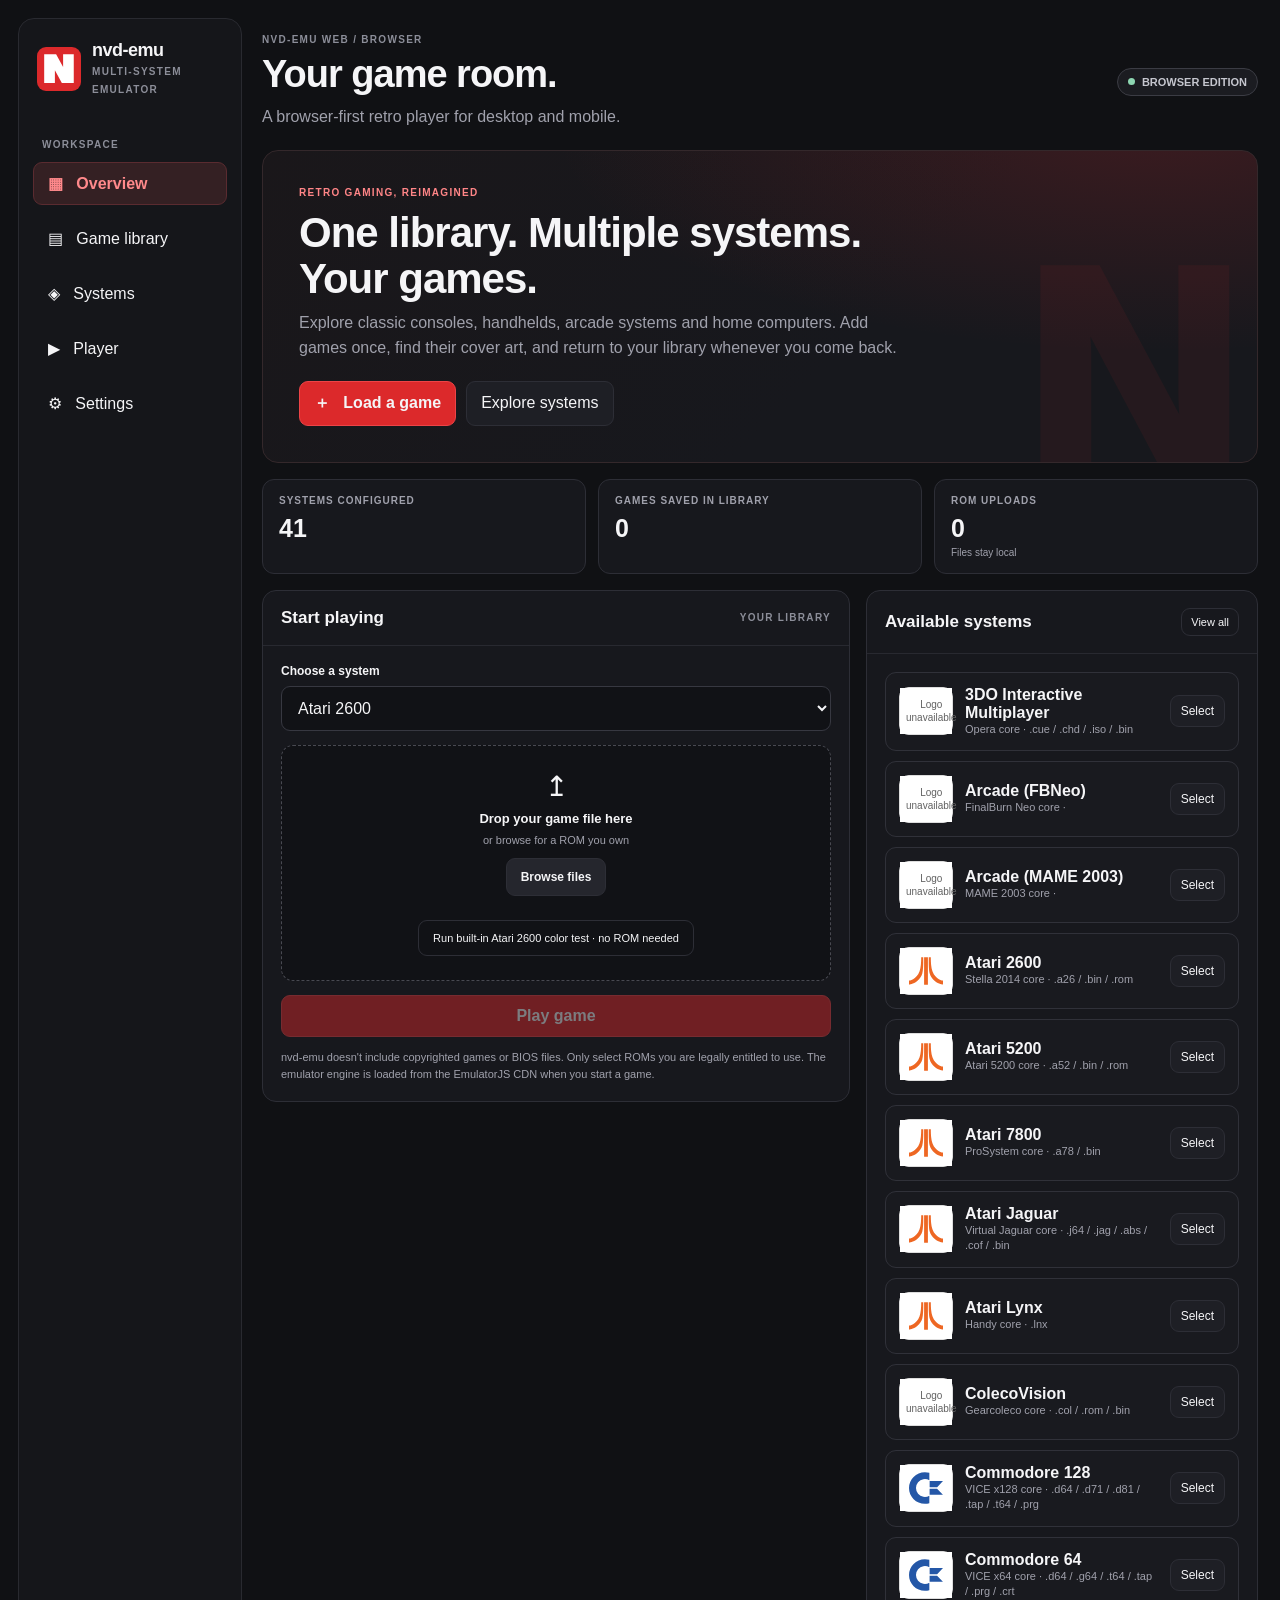
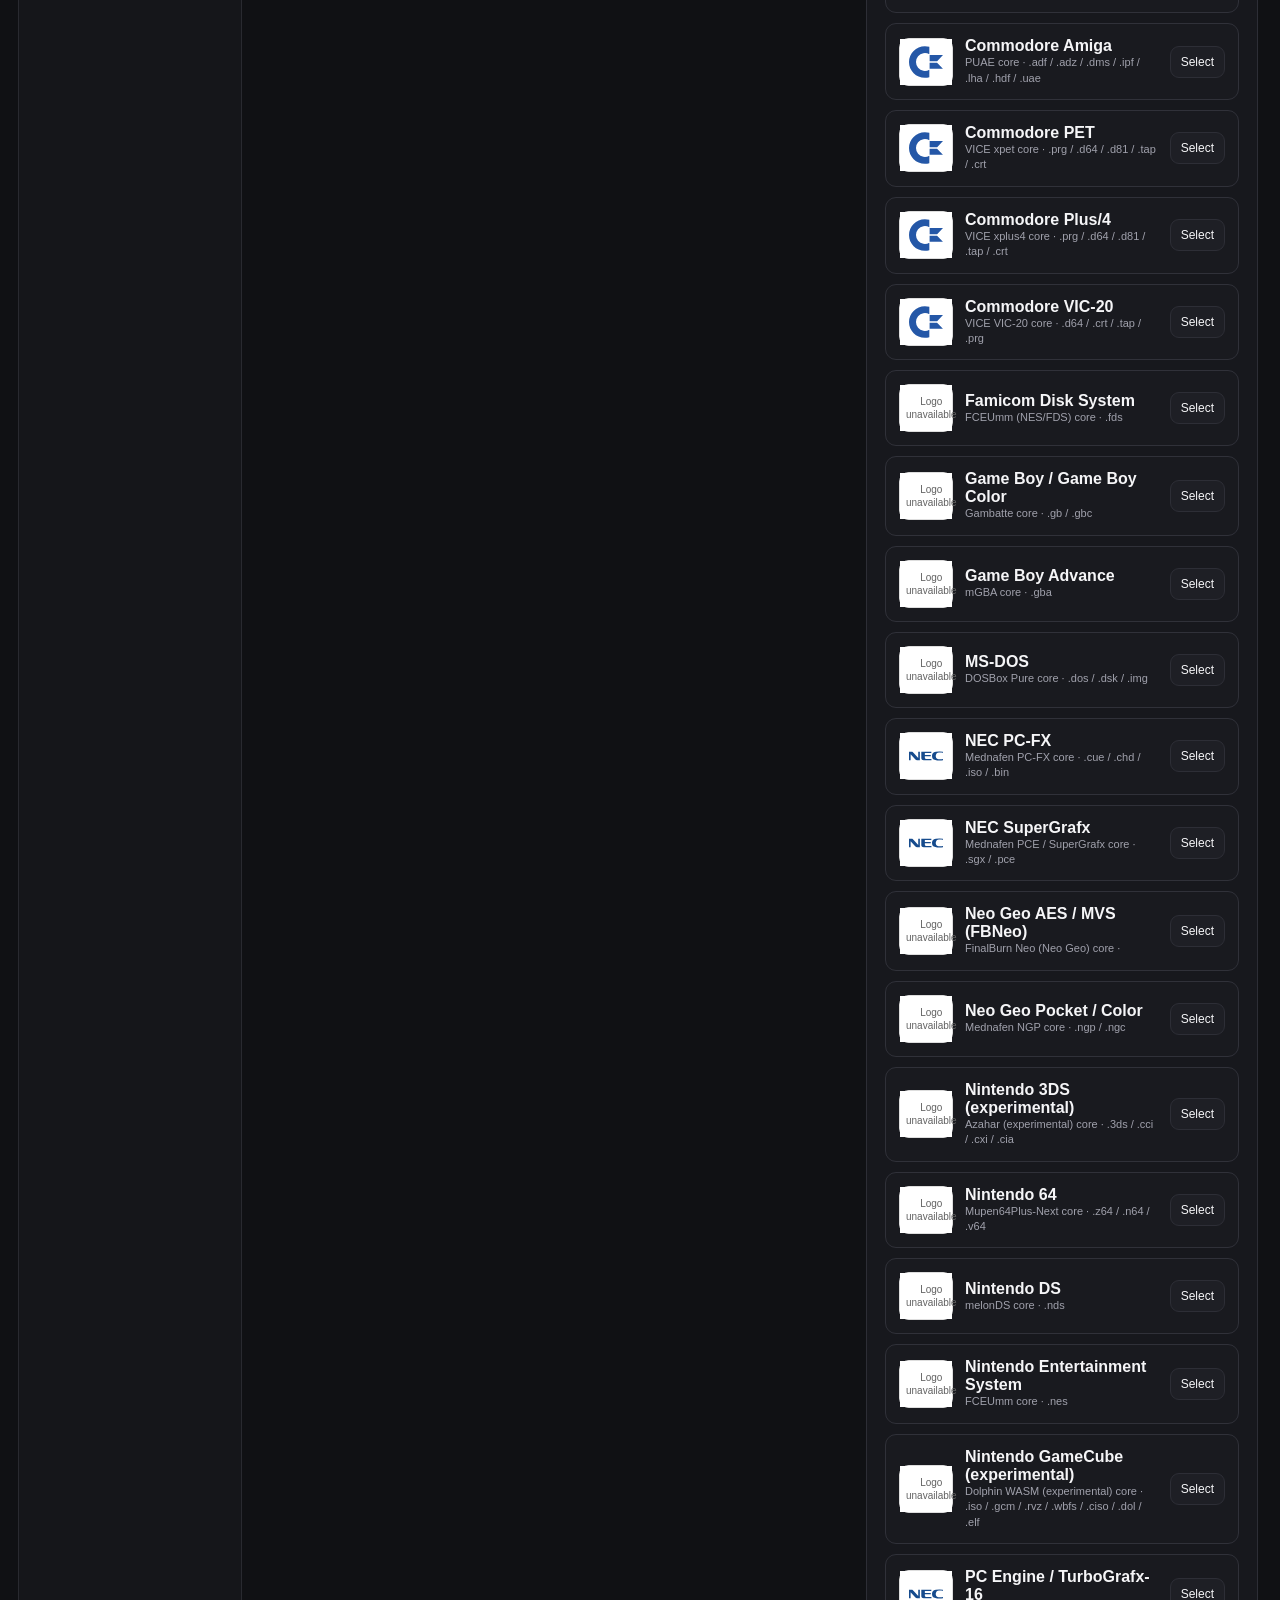
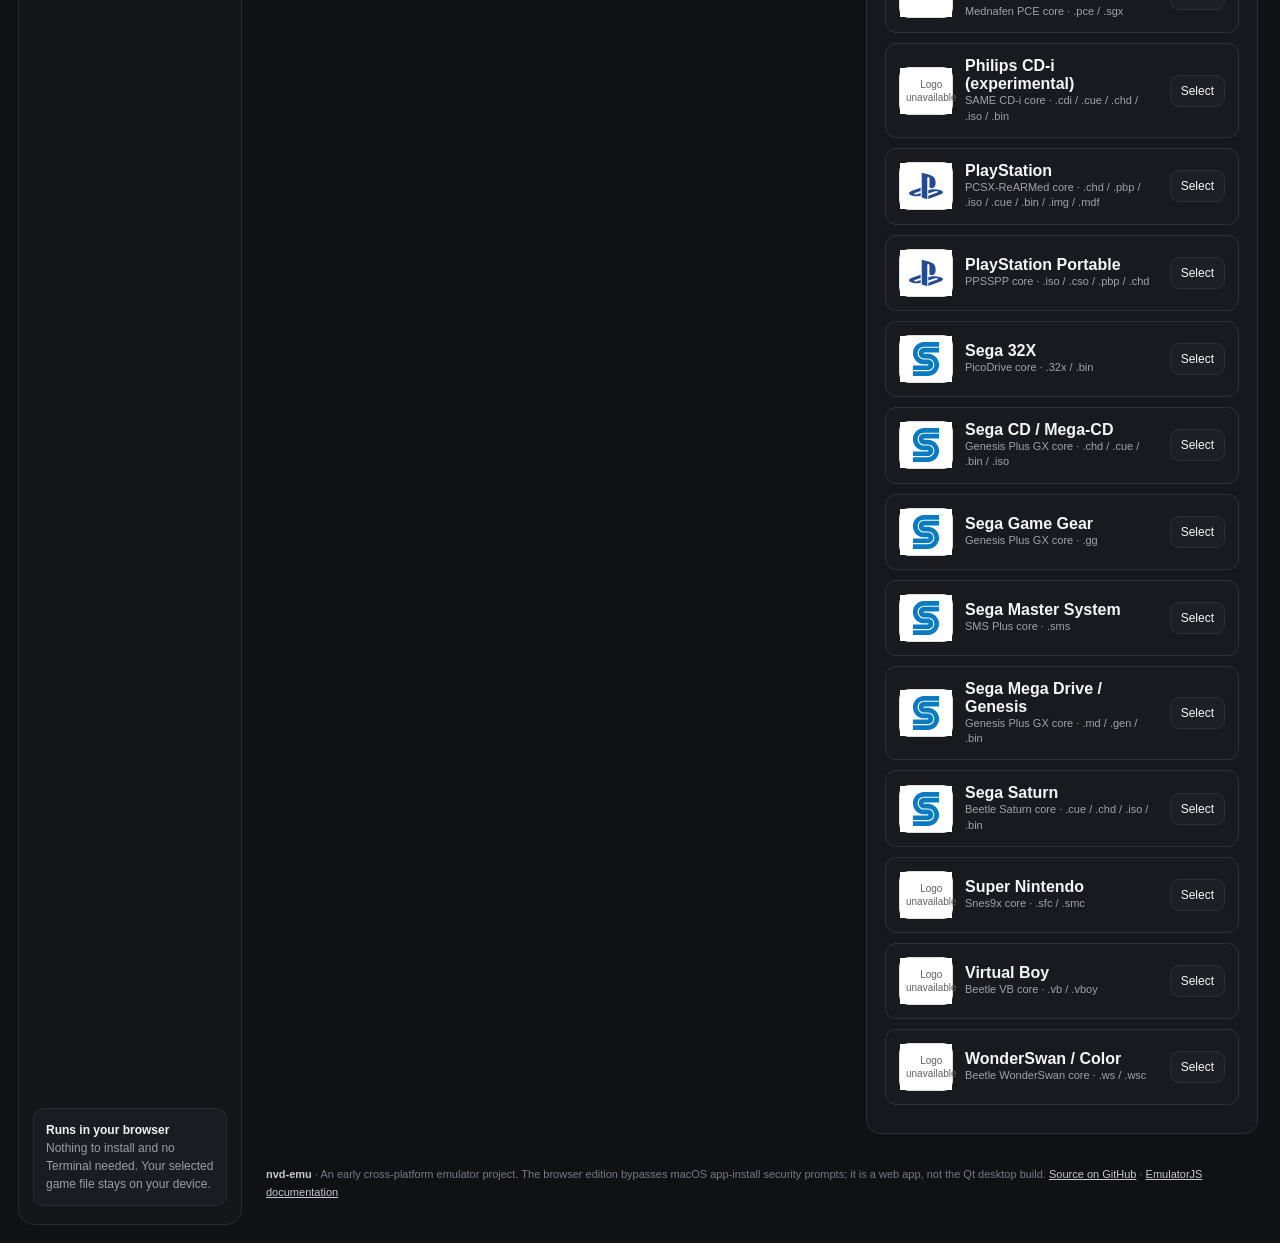
==== commit c29f2af8: "Add GameCube profile and route the player into its WASM engine" ====
--- a/docs/index.html
+++ b/docs/index.html
@@ -313,6 +313,7 @@
   const systems = window.NVD_SYSTEMS;
   const coreCdn = "https://cdn.emulatorjs.org/stable/data/";
   const $ = (id) => document.getElementById(id);
+  function readNVDPreferences(){try{return JSON.parse(localStorage.getItem("nvd-emu-settings-v1")||"{}")||{};}catch(_){return {};}}
   const fileInput = $("rom-file");
   const biosFileInput = $("psx-bios-file");
   const select = $("system");
@@ -325,7 +326,8 @@
   let activeBiosBlobUrl = null;
 
   function renderSystemCatalog() {
-    const previous = select.value || "atari2600";
+    const preferences = readNVDPreferences();
+    const previous = select.value || (systems[preferences.defaultSystem] ? preferences.defaultSystem : "atari2600");
     select.replaceChildren();
     const homeList = $("system-list");
     const compatibilityList = $("compatibility-list");
@@ -363,7 +365,7 @@
     }
     select.value = systems[previous] ? previous : "atari2600";
     $("system-count").textContent = String(Object.keys(systems).length);
-    $("settings-system-count").textContent = Object.keys(systems).length + " configured through EmulatorJS";
+    $("settings-system-count").textContent = Object.keys(systems).length + " configured browser profiles; GameCube uses a dedicated experimental WASM engine";
   }
   let gameEntries = [];
   let launches = 0;
@@ -431,8 +433,14 @@
     try {
       const record=await window.NVDLibrary.save(file,systemId);
       file._libraryKey=record.key;
+      if(record.alreadyExists) {
+        const known=gameEntries.some(entry=>entry.key===record.key);
+        if(!known) await loadLibrary();
+        setStatus("This game is already in your library. Kept the existing saved copy; no duplicate was added.","ok");
+        return;
+      }
       gameEntries=gameEntries.filter(entry=>entry.key!==record.key);
-      gameEntries.unshift({key:record.key,systemId,name:record.name,size:record.size,file});
+      gameEntries.unshift({key:record.key,systemId,name:record.name,size:record.size,file,addedAt:record.addedAt||Date.now()});
       $("game-count").textContent=String(gameEntries.length);
       renderLibrary();
       setStatus("Game saved to this browser's persistent library.","ok");
@@ -592,7 +600,22 @@
       return;
     }
     if (select.value === "3ds" && window.crossOriginIsolated !== true) {
-      setStatus("The 3DS core needs SharedArrayBuffer. NVD-EMU could not enable cross-origin isolation in this browser, so 3DS cannot start here yet. Try reloading in a supported desktop browser.", "error");
+      setStatus("Preparing the isolated 3DS player…");
+      window.NVDLibrary.save(selectedFile, "3ds").then(record => {
+        window.location.href = "./player.html?system=3ds&launch=" + encodeURIComponent(record.key);
+      }).catch(error => {
+        setStatus("Could not prepare the 3DS player: " + error.message, "error");
+      });
+      return;
+    }
+    if (select.value === "gamecube") {
+      if (!accepts(selectedFile)) { setStatus("Choose a GameCube disc image (.iso, .gcm, .rvz, .wbfs or .ciso), or a supported homebrew image.", "error"); return; }
+      setStatus("Preparing the experimental Dolphin WASM player…");
+      window.NVDLibrary.save(selectedFile, "gamecube").then(record => {
+        window.location.href = "./gamecube-engine/index.html?launch=" + encodeURIComponent(record.key);
+      }).catch(error => {
+        window.location.href = "./gamecube-engine/index.html?storage-error=" + encodeURIComponent(error.message || String(error));
+      });
       return;
     }
     if (!accepts(selectedFile)) {
@@ -617,10 +640,11 @@
       romUrl: activeBlobUrl,
       name: selectedFile.name,
       gameID: stableGameID(select.value, selectedFile.name),
-      biosUrl: activeBiosBlobUrl || ""
+      biosUrl: activeBiosBlobUrl || "",
+      volume: Math.max(0, Math.min(100, Number(readNVDPreferences().volume ?? 80))) / 100
     };
     const safeJson = JSON.stringify(config).replace(/</g, "\\u003c").replace(/\u2028/g, "\\u2028").replace(/\u2029/g, "\\u2029");
-    frame.srcdoc = `<!doctype html><html><head><meta charset="utf-8"><meta name="viewport" content="width=device-width,initial-scale=1"><style>html,body{margin:0;padding:0;background:#08090b;color:white;height:100%;font-family:system-ui,sans-serif}#game{width:100%;height:100%;min-height:320px}body{overflow:hidden}</style></head><body><div id="game"></div><script>const config=${safeJson};window.EJS_player="#game";window.EJS_core=config.core;window.EJS_gameUrl=config.romUrl;window.EJS_gameName=config.name;window.EJS_pathtodata=config.dataPath;window.EJS_threads=!!config.threads;window.EJS_color="#dc292b";window.EJS_startOnLoaded=true;window.EJS_gameID=config.gameID;window.EJS_biosUrl=config.biosUrl||"";window.EJS_volume=0.8;window.EJS_language="en-US";window.EJS_defaultOptions=config.core==="psx"?{"save-state-location":"browser","save-state-slot":0,"pcsx_rearmed_pad1type":"dualshock","pcsx_rearmed_bios":"auto","pcsx_rearmed_analog_combo":"l1+r1+select"}:{"save-state-location":"browser","save-state-slot":0};window.EJS_Buttons={playPause:true,restart:true,mute:true,settings:true,fullscreen:true,saveState:true,loadState:true,gamepad:true,volume:true,saveSavFiles:true,loadSavFiles:true,quickSave:true,quickLoad:true,screenshot:true,cacheManager:true,exitEmulation:true};<\/script><script crossorigin="anonymous" src="${coreCdn}loader.js"><\/script></body></html>`;
+    frame.srcdoc = `<!doctype html><html><head><meta charset="utf-8"><meta name="viewport" content="width=device-width,initial-scale=1"><style>html,body{margin:0;padding:0;background:#08090b;color:white;height:100%;font-family:system-ui,sans-serif}#game{width:100%;height:100%;min-height:320px}body{overflow:hidden}</style></head><body><div id="game"></div><script>const config=${safeJson};window.EJS_player="#game";window.EJS_core=config.core;window.EJS_gameUrl=config.romUrl;window.EJS_gameName=config.name;window.EJS_pathtodata=config.dataPath;window.EJS_threads=!!config.threads;window.EJS_color="#dc292b";window.EJS_startOnLoaded=true;window.EJS_gameID=config.gameID;window.EJS_biosUrl=config.biosUrl||"";window.EJS_volume=config.volume;window.EJS_language="en-US";window.EJS_defaultOptions=config.core==="psx"?{"save-state-location":"browser","save-state-slot":0,"pcsx_rearmed_pad1type":"dualshock","pcsx_rearmed_bios":"auto","pcsx_rearmed_analog_combo":"l1+r1+select"}:{"save-state-location":"browser","save-state-slot":0};window.EJS_Buttons={playPause:true,restart:true,mute:true,settings:true,fullscreen:true,saveState:true,loadState:true,gamepad:true,volume:true,saveSavFiles:true,loadSavFiles:true,quickSave:true,quickLoad:true,screenshot:true,cacheManager:true,exitEmulation:true};<\/script><script crossorigin="anonymous" src="${coreCdn}loader.js"><\/script></body></html>`;
     setStatus("Loading " + chosen.name + " core from EmulatorJS. ROM file remains local.");
     recordEntry(selectedFile, select.value);
     $("player-section").scrollIntoView({behavior:"smooth",block:"start"});
